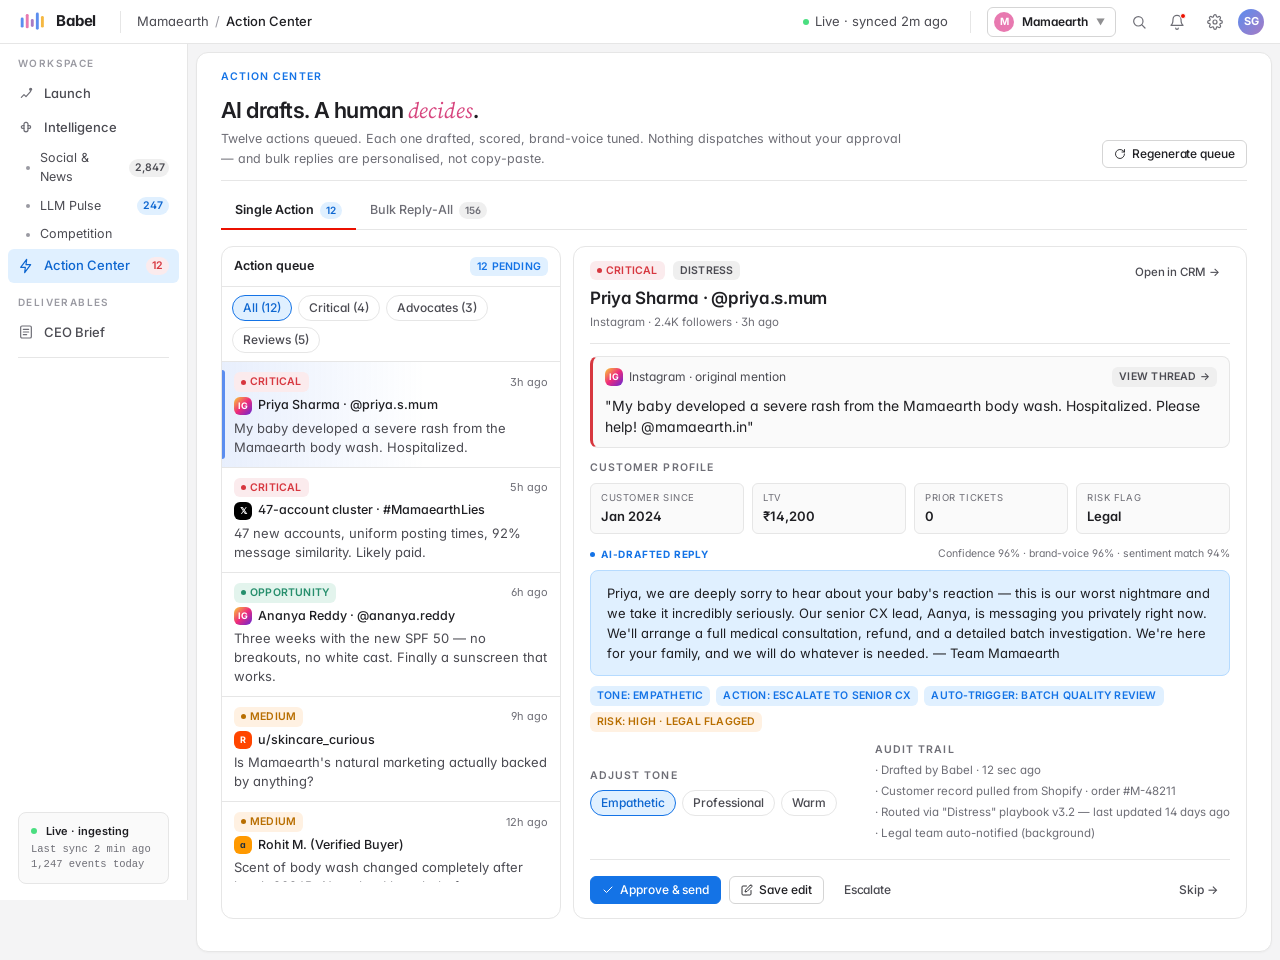
==== docs/actions.html @ f16f8e7c "Initial" ====
<!DOCTYPE html>
<html lang="en">
<head>
<meta charset="UTF-8">
<meta name="viewport" content="width=device-width, initial-scale=1.0">
<title>Babel — Action Center</title>
<link rel="stylesheet" href="styles.css">
<style>
  /* ===== Single Action — split layout ===== */
  .action-split {
    display: grid;
    grid-template-columns: 340px 1fr;
    gap: 12px;
    min-height: 560px;
  }
  /* Left queue */
  .queue {
    background: var(--surface);
    border: 1px solid var(--line);
    border-radius: var(--r-lg);
    overflow: hidden;
    display: flex;
    flex-direction: column;
  }
  .queue-head {
    padding: 10px 12px;
    border-bottom: 1px solid var(--line);
    display: flex;
    justify-content: space-between;
    align-items: center;
  }
  .queue-title { font-size: 12.5px; font-weight: 600; }
  .queue-filter {
    padding: 8px 10px;
    display: flex;
    gap: 6px;
    flex-wrap: wrap;
    border-bottom: 1px solid var(--line);
  }
  .queue-list { flex: 1; overflow-y: auto; max-height: 520px; }
  .q-item {
    padding: 10px 12px;
    border-bottom: 1px solid var(--line);
    cursor: pointer;
    transition: background var(--dur) var(--ease);
    position: relative;
    display: flex;
    flex-direction: column;
    gap: 4px;
  }
  .q-item:hover { background: var(--neutral-soft); }
  .q-item.selected {
    background: linear-gradient(90deg, rgba(91,141,239,0.14), transparent 60%);
  }
  .q-item.selected::before {
    content: '';
    position: absolute;
    left: 0; top: 8px; bottom: 8px;
    width: 3px;
    background: var(--bar-blue);
    border-radius: 0 3px 3px 0;
  }
  .q-item.done { opacity: 0.45; }
  .q-item.done::after {
    content: '✓ sent';
    position: absolute;
    right: 12px; top: 14px;
    font-size: 10.5px;
    color: var(--success);
    font-weight: 600;
  }
  .q-item-top { display: flex; justify-content: space-between; align-items: center; gap: 8px; font-size: 11px; color: var(--text-3); }
  .q-item-handle { color: var(--text); font-weight: 500; font-size: 12.5px; display: flex; align-items: center; gap: 6px; }
  .q-item-preview { font-size: 13px; color: var(--text-2); line-height: 1.45; }
  .q-item-foot { display: flex; gap: 6px; align-items: center; font-size: 11px; color: var(--text-3); }

  /* Right detail pane */
  .pane {
    background: var(--surface);
    border: 1px solid var(--line);
    border-radius: var(--r-lg);
    padding: 14px 16px;
  }
  .pane-head {
    display: flex;
    justify-content: space-between;
    align-items: flex-start;
    gap: var(--s-3);
    margin-bottom: var(--s-3);
    padding-bottom: var(--s-3);
    border-bottom: 1px solid var(--line);
  }

  /* Source card */
  .src-card {
    background: var(--bg-1);
    border: 1px solid var(--line);
    border-left: 3px solid var(--text-4);
    border-radius: var(--r-md);
    padding: 10px 12px;
    margin-bottom: 12px;
  }
  .src-card.crit { border-left-color: var(--danger); }
  .src-card.pos  { border-left-color: var(--success); }
  .src-card.attack { border-left-color: var(--bar-pink); }
  .src-card-meta {
    display: flex;
    justify-content: space-between;
    align-items: center;
    font-size: 11px;
    color: var(--text-3);
    margin-bottom: 8px;
  }
  .src-card-body { font-size: 14px; line-height: 1.5; }

  /* Profile chips */
  .profile-grid { display: grid; grid-template-columns: repeat(4, 1fr); gap: 8px; margin-bottom: 12px; }
  .profile-cell {
    background: var(--bg-1);
    border: 1px solid var(--line);
    border-radius: var(--r-sm);
    padding: 7px 10px;
  }
  .profile-cell-label { font-size: 9.5px; color: var(--text-3); text-transform: uppercase; letter-spacing: 0.06em; }
  .profile-cell-val { font-size: 13px; font-weight: 600; margin-top: 1px; }

  /* Tone selector + draft */
  .tone-row { display: flex; gap: 6px; flex-wrap: wrap; margin-top: 6px; }

  /* Confidence bar */
  .conf-row { display: flex; gap: 14px; align-items: center; margin: 12px 0 6px; font-size: 11.5px; color: var(--text-3); }
  .conf-bar { flex: 1; height: 4px; background: var(--neutral-soft); border-radius: 2px; overflow: hidden; max-width: 180px; }
  .conf-bar > div { height: 100%; background: var(--bar-blue); border-radius: 2px; }

  /* Audit */
  .audit { font-size: 11.5px; color: var(--text-3); display: flex; flex-direction: column; gap: 4px; }
  .audit div::before { content: '· '; }

  /* ===== Bulk wizard ===== */
  .bulk-wrap { background: var(--surface); border: 1px solid var(--line); border-radius: var(--r-lg); }

  /* Cohort (step 1) */
  .cohort-grid { display: grid; grid-template-columns: 1fr 1fr; gap: 14px; padding: 14px 16px; }
  .cohort-block { display: flex; flex-direction: column; gap: 6px; }
  .cohort-summary {
    background: linear-gradient(180deg, rgba(232,121,176,0.10), rgba(232,121,176,0.02));
    border: 1px solid rgba(232,121,176,0.32);
    border-radius: var(--r-md);
    padding: 14px 16px;
    display: flex;
    flex-direction: column;
    gap: 6px;
  }
  .cohort-num { font-family: var(--sans); font-weight: 600; font-size: 36px; letter-spacing: -0.03em; color: var(--bar-pink); line-height: 1; }

  /* Bulk preview table (step 2) */
  .bulk-preview-table { font-size: 12.5px; }
  .bulk-preview-table th { font-size: 10.5px; }
  .bulk-row-personal { color: var(--text-2); line-height: 1.5; font-size: 12px; }
  .bulk-row-personal mark { background: var(--accent-soft); color: var(--bar-pink); padding: 0 3px; border-radius: 3px; font-weight: 500; font-style: normal; }
  .bulk-tone-radio { display: flex; gap: 6px; flex-wrap: wrap; }

  /* Safety dashboard (step 3) */
  .safety-grid { display: grid; grid-template-columns: repeat(4, 1fr); gap: 10px; padding: 14px 16px 0; }
  .safety-tile { background: var(--bg-1); border: 1px solid var(--line); border-radius: var(--r-sm); padding: 10px 12px; }
  .safety-check-row { display: flex; align-items: center; gap: 10px; padding: 9px 0; border-bottom: 1px solid var(--line); font-size: 12.5px; }
  .safety-check-row:last-child { border-bottom: none; }
  .safety-tick {
    width: 22px; height: 22px;
    border-radius: var(--r-full);
    background: var(--success-soft);
    color: var(--success);
    display: inline-flex; align-items: center; justify-content: center;
    font-size: 12px; font-weight: 700;
    flex-shrink: 0;
  }
  .safety-tick.warn { background: var(--warning-soft); color: var(--warning); }
  .safety-tick.fail { background: var(--danger-soft); color: var(--danger); }

  /* Schedule (step 4) */
  .schedule-options { display: grid; grid-template-columns: repeat(3, 1fr); gap: 12px; }
  .schedule-opt {
    background: var(--bg-1);
    border: 1px solid var(--line);
    border-radius: var(--r-md);
    padding: 14px 16px;
    cursor: pointer;
    transition: all var(--dur) var(--ease);
  }
  .schedule-opt:hover { border-color: var(--line-2); }
  .schedule-opt.active { border-color: var(--bar-blue); background: linear-gradient(180deg, rgba(91,141,239,0.10), var(--bg-1)); }
  .schedule-opt-title { font-size: 13px; font-weight: 600; margin-bottom: 4px; }
  .schedule-opt-sub { font-size: 11.5px; color: var(--text-3); line-height: 1.45; }

  @media (max-width: 1080px) {
    .action-split { grid-template-columns: 1fr; }
    .cohort-grid, .safety-grid { grid-template-columns: 1fr; }
    .profile-grid { grid-template-columns: 1fr 1fr; }
  }
</style>
</head>
<body>

<div id="main-content"><main class="page">

  <!-- ===== HEADER ===== -->
  <header class="page-head">
    <div class="page-head-left">
      <div class="eyebrow eyebrow-accent">Action Center</div>
      <h1 class="h1 mt-2">AI drafts. A human <em>decides</em>.</h1>
      <p class="lead mt-3">Twelve actions queued. Each one drafted, scored, brand-voice tuned. Nothing dispatches without your approval — and bulk replies are personalised, not copy-paste.</p>
    </div>
    <div class="page-head-right">
      <button class="btn btn-secondary">
        <svg width="14" height="14" viewBox="0 0 24 24" fill="none" stroke="currentColor" stroke-width="1.8" stroke-linecap="round" stroke-linejoin="round"><path d="M21 12a9 9 0 1 1-3-6.7L21 8"/><path d="M21 3v5h-5"/></svg>
        Regenerate queue
      </button>
    </div>
  </header>

  <!-- ===== TABS ===== -->
  <div class="tabs-lg" data-tabs="action">
    <button class="tab active" data-tab="single">Single Action <span class="tab-count">12</span></button>
    <button class="tab" data-tab="bulk">Bulk Reply-All <span class="tab-count">156</span></button>
  </div>

  <!-- ====================================================================
       TAB 1 — SINGLE ACTION
       ==================================================================== -->
  <section class="tab-panel active" data-tab-group="action" data-tab-panel="single">

    <div class="action-split">

      <!-- Queue -->
      <aside class="queue">
        <div class="queue-head">
          <span class="queue-title">Action queue</span>
          <span class="badge badge-info">12 pending</span>
        </div>
        <div class="queue-filter">
          <span class="chip active">All (12)</span>
          <span class="chip">Critical (4)</span>
          <span class="chip">Advocates (3)</span>
          <span class="chip">Reviews (5)</span>
        </div>
        <div class="queue-list" id="queue-list"><!-- injected by JS --></div>
      </aside>

      <!-- Detail -->
      <section class="pane" id="action-pane"><!-- injected by JS --></section>
    </div>
  </section>

  <!-- ====================================================================
       TAB 2 — BULK REPLY-ALL  (the new capability)
       ==================================================================== -->
  <section class="tab-panel" data-tab-group="action" data-tab-panel="bulk">

    <!-- Stepper -->
    <div class="stepper" id="bulk-stepper">
      <div class="step active" data-step="1">
        <span class="step-num">1</span><span>Define cohort</span>
      </div>
      <div class="step-connector"></div>
      <div class="step" data-step="2">
        <span class="step-num">2</span><span>AI personalisation</span>
      </div>
      <div class="step-connector"></div>
      <div class="step" data-step="3">
        <span class="step-num">3</span><span>Safety review</span>
      </div>
      <div class="step-connector"></div>
      <div class="step" data-step="4">
        <span class="step-num">4</span><span>Schedule &amp; dispatch</span>
      </div>
    </div>

    <div class="bulk-wrap">

      <!-- ============ STEP 1 — Define cohort ============ -->
      <div class="wizard-panel" id="bulk-step-1">
        <div class="cohort-grid">
          <!-- Left: filters -->
          <div>
            <div class="card-eyebrow mb-3">Build the cohort</div>
            <p class="text-sm muted mb-4" style="line-height: 1.55;">
              Babel will reach out to every customer matching these filters. Each reply is individually personalised by AI — not a copy-paste blast.
            </p>

            <div class="cohort-block">
              <label class="field-label">Theme</label>
              <div class="flex gap-2 flex-wrap">
                <span class="chip active">Delivery delay</span>
                <span class="chip">Product damaged</span>
                <span class="chip">Refund request</span>
                <span class="chip">Wrong item</span>
              </div>
            </div>

            <div class="cohort-block mt-4">
              <label class="field-label">Source channel</label>
              <div class="flex gap-2 flex-wrap">
                <span class="chip active">Instagram DM</span>
                <span class="chip active">Twitter mention</span>
                <span class="chip">Email tickets</span>
                <span class="chip">Amazon Q&amp;A</span>
              </div>
            </div>

            <div class="cohort-block mt-4">
              <label class="field-label">Sentiment</label>
              <div class="flex gap-2 flex-wrap">
                <span class="chip">Positive</span>
                <span class="chip">Neutral</span>
                <span class="chip active">Negative</span>
              </div>
            </div>

            <div class="cohort-block mt-4">
              <label class="field-label">Geography</label>
              <div class="flex gap-2 flex-wrap">
                <span class="chip">Pan-India</span>
                <span class="chip active">Tier 2 cities</span>
                <span class="chip">Metros only</span>
              </div>
            </div>

            <div class="cohort-block mt-4">
              <label class="field-label">Time window</label>
              <select class="select" style="width: 220px;">
                <option>Last 7 days</option>
                <option>Last 14 days</option>
                <option>Last 30 days</option>
              </select>
            </div>
          </div>

          <!-- Right: cohort summary -->
          <div>
            <div class="cohort-summary">
              <div class="card-eyebrow text-accent">Matched cohort</div>
              <div class="cohort-num">156</div>
              <div class="text-sm muted">customers across <strong class="text-accent">4 Tier-2 cities</strong></div>
              <div class="bars-h mt-4">
                <div class="bars-h-row" style="grid-template-columns: 110px 1fr 40px;">
                  <div class="bars-h-label">Bhubaneswar</div>
                  <div class="bars-h-track"><div class="bars-h-fill pink" style="width:32%"></div></div>
                  <div class="bars-h-value">50</div>
                </div>
                <div class="bars-h-row" style="grid-template-columns: 110px 1fr 40px;">
                  <div class="bars-h-label">Patna</div>
                  <div class="bars-h-track"><div class="bars-h-fill pink" style="width:26%"></div></div>
                  <div class="bars-h-value">41</div>
                </div>
                <div class="bars-h-row" style="grid-template-columns: 110px 1fr 40px;">
                  <div class="bars-h-label">Indore</div>
                  <div class="bars-h-track"><div class="bars-h-fill pink" style="width:22%"></div></div>
                  <div class="bars-h-value">34</div>
                </div>
                <div class="bars-h-row" style="grid-template-columns: 110px 1fr 40px;">
                  <div class="bars-h-label">Kanpur</div>
                  <div class="bars-h-track"><div class="bars-h-fill pink" style="width:20%"></div></div>
                  <div class="bars-h-value">31</div>
                </div>
              </div>
              <div class="text-xs muted mt-3" style="padding-top: 14px; border-top: 1px solid rgba(232,121,176,0.20);">
                Average wait: <strong class="text-accent">4.2 days</strong> · highest urgency: <strong class="text-accent">6 days</strong> · estimated lost CLV if no action: <strong class="text-accent">₹3.8L</strong>
              </div>
            </div>

            <div class="card mt-4">
              <div class="card-eyebrow mb-2">What Babel will do for each customer</div>
              <ul class="text-sm" style="color: var(--text-2); line-height: 1.7; padding-left: 18px;">
                <li>Read their original message + order history</li>
                <li>Pull live tracking from Shiprocket via API</li>
                <li>Personalise tone to their tier &amp; sentiment</li>
                <li>Attach an apology credit (₹100–₹250 by CLV)</li>
                <li>Log to CX audit trail with reviewer name</li>
              </ul>
            </div>
          </div>
        </div>

        <div class="flex-end" style="padding: 10px 16px; border-top: 1px solid var(--line); background: var(--bg-1); border-radius: 0 0 var(--r-lg) var(--r-lg);">
          <button class="btn btn-ghost">Save as preset</button>
          <button class="btn btn-primary" onclick="goStep(2)">
            Generate 156 personalised drafts
            <svg width="14" height="14" viewBox="0 0 24 24" fill="none" stroke="currentColor" stroke-width="2" stroke-linecap="round" stroke-linejoin="round"><path d="M5 12h14M13 5l7 7-7 7"/></svg>
          </button>
        </div>
      </div>

      <!-- ============ STEP 2 — Personalisation preview ============ -->
      <div class="wizard-panel" id="bulk-step-2" style="display: none;">
        <div style="padding: 14px 16px;">
          <div class="flex-between mb-4">
            <div>
              <div class="card-eyebrow mb-1">AI personalisation preview</div>
              <h3 class="h2">156 drafts ready — each one different.</h3>
              <p class="text-sm muted mt-2" style="max-width: 640px; line-height: 1.55;">
                Below is a sample of the 156 personalised replies. Each is tuned to that specific customer's message, city, order, and prior interactions. Hover any row to see the original DM.
              </p>
            </div>
            <div class="flex gap-2">
              <span class="badge badge-success">Brand-voice match · 94% avg</span>
              <span class="badge badge-info">Sentiment match · 91%</span>
            </div>
          </div>

          <!-- Tone controls -->
          <div class="card card-tight mb-4" style="display: flex; align-items: center; gap: 18px; padding: 12px 16px;">
            <span class="text-sm muted">Global tone shift:</span>
            <div class="bulk-tone-radio">
              <span class="chip">More formal</span>
              <span class="chip active">Apologetic + warm</span>
              <span class="chip">Solution-first</span>
              <span class="chip">Witty</span>
            </div>
            <div style="flex:1"></div>
            <button class="btn btn-ghost btn-sm">Regenerate all</button>
          </div>

          <!-- Preview table -->
          <div class="card card-tight" style="padding: 0; overflow: hidden;">
            <table class="table bulk-preview-table">
              <thead>
                <tr>
                  <th style="width: 32px;"><input type="checkbox" checked></th>
                  <th>Customer</th>
                  <th>City</th>
                  <th>Their message</th>
                  <th>Babel's personalised reply</th>
                  <th style="width: 80px;">Score</th>
                </tr>
              </thead>
              <tbody id="bulk-preview-rows"><!-- injected --></tbody>
            </table>
          </div>

          <div class="flex-between mt-3 text-sm muted">
            <span>Showing 6 of 156 · all 156 are draft-ready</span>
            <a href="#" class="text-info">Load all 156 →</a>
          </div>
        </div>

        <div class="flex-between" style="padding: 10px 16px; border-top: 1px solid var(--line); background: var(--bg-1); border-radius: 0 0 var(--r-lg) var(--r-lg);">
          <button class="btn btn-ghost" onclick="goStep(1)">← Back to cohort</button>
          <button class="btn btn-primary" onclick="goStep(3)">
            Continue to safety review
            <svg width="14" height="14" viewBox="0 0 24 24" fill="none" stroke="currentColor" stroke-width="2" stroke-linecap="round" stroke-linejoin="round"><path d="M5 12h14M13 5l7 7-7 7"/></svg>
          </button>
        </div>
      </div>

      <!-- ============ STEP 3 — Safety review ============ -->
      <div class="wizard-panel" id="bulk-step-3" style="display: none;">
        <div style="padding: 14px 16px;">
          <div class="flex-between mb-4">
            <div>
              <div class="card-eyebrow mb-1">Pre-flight safety</div>
              <h3 class="h2">Before 156 messages go out, Babel runs the guardrails.</h3>
              <p class="text-sm muted mt-2" style="max-width: 640px; line-height: 1.55;">
                Every bulk send goes through hallucination check, PII scrub, tone consistency, brand-voice match, and a similarity floor (≥80% means they're actually personalised, not templated).
              </p>
            </div>
          </div>
        </div>

        <div class="safety-grid">
          <div class="safety-tile">
            <div class="card-eyebrow mb-1">Personalisation diversity</div>
            <div class="display" style="font-size: 36px;">86<span class="muted" style="font-size: 16px;">%</span></div>
            <div class="text-xs muted mt-1">drafts differ from each other (target ≥80%)</div>
          </div>
          <div class="safety-tile">
            <div class="card-eyebrow mb-1">Avg brand-voice match</div>
            <div class="display" style="font-size: 36px;">94<span class="muted" style="font-size: 16px;">%</span></div>
            <div class="text-xs muted mt-1">vs Mamaearth's published brand book</div>
          </div>
          <div class="safety-tile">
            <div class="card-eyebrow mb-1">Hallucination risk</div>
            <div class="display" style="font-size: 36px; color: var(--success);">0</div>
            <div class="text-xs muted mt-1">no fabricated orders / dates / SKUs</div>
          </div>
          <div class="safety-tile">
            <div class="card-eyebrow mb-1">Need human review</div>
            <div class="display" style="font-size: 36px; color: var(--warning);">3</div>
            <div class="text-xs muted mt-1">flagged for sentiment edge cases</div>
          </div>
        </div>

        <div style="padding: 14px 16px;">
          <div class="card card-padded">
            <div class="card-eyebrow mb-3">Guardrail checks · 8 of 8 passing</div>

            <div class="safety-check-row">
              <span class="safety-tick">✓</span>
              <div style="flex:1">
                <strong>PII scrub</strong> — no personal info shared in replies beyond what the customer disclosed
                <div class="text-xs muted">scanned 156 drafts · no leakage</div>
              </div>
              <span class="badge badge-success">Pass</span>
            </div>
            <div class="safety-check-row">
              <span class="safety-tick">✓</span>
              <div style="flex:1">
                <strong>Tone consistency</strong> — apologetic + warm across all 156
                <div class="text-xs muted">σ = 0.08 (very tight); brand-book aligned</div>
              </div>
              <span class="badge badge-success">Pass</span>
            </div>
            <div class="safety-check-row">
              <span class="safety-tick">✓</span>
              <div style="flex:1">
                <strong>Promise consistency</strong> — every draft offers the same ₹150 credit + 24h tracking
                <div class="text-xs muted">100% adherence to the playbook</div>
              </div>
              <span class="badge badge-success">Pass</span>
            </div>
            <div class="safety-check-row">
              <span class="safety-tick warn">!</span>
              <div style="flex:1">
                <strong>3 edge cases queued for human review</strong>
                <div class="text-xs muted">2 customers already responded angrily to prior comms · 1 ongoing legal flag (Priya S., baby rash)</div>
              </div>
              <button class="btn btn-secondary btn-sm">Review the 3</button>
            </div>
            <div class="safety-check-row">
              <span class="safety-tick">✓</span>
              <div style="flex:1">
                <strong>Rate-limit safe</strong> — at 30 msg/min, dispatch will take 6 minutes
                <div class="text-xs muted">below Instagram, X, and Email API limits</div>
              </div>
              <span class="badge badge-success">Pass</span>
            </div>
            <div class="safety-check-row">
              <span class="safety-tick">✓</span>
              <div style="flex:1">
                <strong>Audit trail attached</strong> — every reply will log: reviewer name, draft hash, time, and the prompt that produced it
                <div class="text-xs muted">retrievable for 90 days · SOC2 compatible</div>
              </div>
              <span class="badge badge-success">Pass</span>
            </div>
          </div>
        </div>

        <div class="flex-between" style="padding: 10px 16px; border-top: 1px solid var(--line); background: var(--bg-1); border-radius: 0 0 var(--r-lg) var(--r-lg);">
          <button class="btn btn-ghost" onclick="goStep(2)">← Back to drafts</button>
          <button class="btn btn-primary" onclick="goStep(4)">
            Looks good — schedule dispatch
            <svg width="14" height="14" viewBox="0 0 24 24" fill="none" stroke="currentColor" stroke-width="2" stroke-linecap="round" stroke-linejoin="round"><path d="M5 12h14M13 5l7 7-7 7"/></svg>
          </button>
        </div>
      </div>

      <!-- ============ STEP 4 — Schedule + dispatch ============ -->
      <div class="wizard-panel" id="bulk-step-4" style="display: none;">
        <div style="padding: 14px 16px;">
          <div class="flex-between mb-4">
            <div>
              <div class="card-eyebrow mb-1">Schedule &amp; dispatch</div>
              <h3 class="h2">When and how to send the 153 approved replies.</h3>
              <p class="text-sm muted mt-2">3 held for human review · 153 ready to dispatch.</p>
            </div>
          </div>

          <div class="card card-padded mb-4">
            <div class="card-eyebrow mb-3">Pick a dispatch window</div>
            <div class="schedule-options">
              <div class="schedule-opt" onclick="pickSched(this)">
                <div class="schedule-opt-title">Send immediately</div>
                <div class="schedule-opt-sub">Begins now, finishes in ~6 min</div>
              </div>
              <div class="schedule-opt active" onclick="pickSched(this)">
                <div class="schedule-opt-title">Today, 11:00 AM IST</div>
                <div class="schedule-opt-sub">Recommended · highest reply-rate window for D2C in India</div>
              </div>
              <div class="schedule-opt" onclick="pickSched(this)">
                <div class="schedule-opt-title">Custom schedule</div>
                <div class="schedule-opt-sub">Stagger by city to feel human</div>
              </div>
            </div>
          </div>

          <div class="card card-padded mb-4">
            <div class="card-eyebrow mb-3">Final summary · who you are about to message</div>
            <div class="grid grid-4">
              <div>
                <div class="stat-label">Approved drafts</div>
                <div class="display" style="font-size: 32px;">153</div>
              </div>
              <div>
                <div class="stat-label">Held for review</div>
                <div class="display" style="font-size: 32px; color: var(--warning);">3</div>
              </div>
              <div>
                <div class="stat-label">Cost (apology credits)</div>
                <div class="display" style="font-size: 32px;">₹22,950</div>
              </div>
              <div>
                <div class="stat-label">Projected CLV saved</div>
                <div class="display" style="font-size: 32px; color: var(--success);">₹3.8L</div>
              </div>
            </div>
          </div>

          <div class="card-info card" style="padding: var(--s-4) var(--s-5); display: flex; gap: 14px; align-items: center;">
            <svg width="22" height="22" viewBox="0 0 24 24" fill="none" stroke="currentColor" stroke-width="1.8" stroke-linecap="round" stroke-linejoin="round" style="color: var(--bar-blue); flex-shrink: 0;"><circle cx="12" cy="12" r="9"/><path d="M12 7v6"/><circle cx="12" cy="16.5" r="0.8" fill="currentColor"/></svg>
            <div class="text-sm" style="line-height: 1.55;">
              <strong>You are the reviewer of record.</strong> All 153 messages will be logged with your user ID and the AI prompt hash. You can revoke any reply within 60 seconds of dispatch.
            </div>
          </div>
        </div>

        <div class="flex-between" style="padding: 10px 16px; border-top: 1px solid var(--line); background: var(--bg-1); border-radius: 0 0 var(--r-lg) var(--r-lg);">
          <button class="btn btn-ghost" onclick="goStep(3)">← Back to safety review</button>
          <div class="flex gap-2">
            <button class="btn btn-secondary">Save as draft</button>
            <button class="btn btn-accent btn-lg" onclick="dispatchBulk()">
              <svg width="14" height="14" viewBox="0 0 24 24" fill="none" stroke="currentColor" stroke-width="2" stroke-linecap="round" stroke-linejoin="round"><path d="M22 2L11 13"/><path d="M22 2l-7 20-4-9-9-4 20-7z"/></svg>
              Schedule 153 personalised replies
            </button>
          </div>
        </div>
      </div>
    </div>
  </section>

</main></div>

<script src="app.js"></script>
<script>
  renderShell('actions');

  /* ====================================================================
     SINGLE ACTION — queue + detail
     ==================================================================== */
  const QUEUE = [
    {
      id: 'priya', priority: 'critical', kind: 'distress',
      src: 'ig', srcClass: 'src-icon-ig',
      handle: 'Priya Sharma · @priya.s.mum', subhandle: 'Instagram · 2.4K followers',
      time: '3h ago', preview: 'My baby developed a severe rash from the Mamaearth body wash. Hospitalized.',
      body: '"My baby developed a severe rash from the Mamaearth body wash. Hospitalized. Please help! @mamaearth.in"',
      profile: { 'Customer since': 'Jan 2024', 'LTV': '₹14,200', 'Prior tickets': '0', 'Risk flag': 'Legal' },
      tone: 'empathetic',
      drafts: {
        empathetic: 'Priya, we are deeply sorry to hear about your baby\'s reaction — this is our worst nightmare and we take it incredibly seriously. Our senior CX lead, Aanya, is messaging you privately right now. We\'ll arrange a full medical consultation, refund, and a detailed batch investigation. We\'re here for your family, and we will do whatever is needed. — Team Mamaearth',
        professional: 'Dear Priya, we have escalated your concern to our senior customer care team. Aanya will reach out via DM within the hour to arrange a medical review and a complete batch investigation. A full refund has been initiated. We take product safety with utmost seriousness. — Team Mamaearth',
        warm: 'Priya, we are heartbroken reading this. Your baby\'s safety comes first — full stop. Aanya from our senior team is reaching out right now to help with the medical follow-up, refund, and a deep batch check. Please hold on; we are with you. — Team Mamaearth'
      },
      tags: [
        { label: 'Tone: empathetic', kind: 'info' },
        { label: 'Action: escalate to senior CX', kind: 'info' },
        { label: 'Auto-trigger: batch quality review', kind: 'info' },
        { label: 'Risk: high · legal flagged', kind: 'warning' }
      ],
      confidence: 96, voice: 96, sentMatch: 94, risk: 'high',
      audit: [
        'Drafted by Babel · 12 sec ago',
        'Customer record pulled from Shopify · order #M-48211',
        'Routed via "Distress" playbook v3.2 — last updated 14 days ago',
        'Legal team auto-notified (background)'
      ]
    },
    {
      id: 'attack', priority: 'critical', kind: 'attack',
      src: 'x', srcClass: 'src-icon-x',
      handle: '47-account cluster · #MamaearthLies', subhandle: 'X / Twitter · coordinated pattern',
      time: '5h ago', preview: '47 new accounts, uniform posting times, 92% message similarity. Likely paid.',
      body: '"Mamaearth lies about being natural. Read the ingredients yourself. #MamaearthLies"',
      profile: { 'Accounts': '47', 'All created': '<30 days', 'Similarity': '92%', 'Est. reach': '180K' },
      tone: 'professional',
      drafts: {
        professional: 'Recommended response (3-step play):\n\n1. Do NOT engage individually — responses feed the bots. Mark all 47 accounts for platform reporting.\n\n2. Publish a transparency post on official channels: ingredient sourcing video + lab cert. Draft attached.\n\n3. Brief 5 micro-influencer advocates (Ananya Reddy +4) to share authentic content about Mamaearth ingredients this week. Increases positive signal vs. negative.\n\nOptional: legal review for coordinated brand attack pattern.',
        empathetic: 'Recommended response (community-care first):\n\n1. Acknowledge customer concern at the category level — publish a "we hear you on natural claims" post.\n\n2. Don\'t name attackers; talk to the legitimately worried.\n\n3. Brief 5 advocate creators to share their own ingredient stories.\n\nLegal review of the attack pattern in parallel.',
        warm: 'Three-step recommendation:\n\n1. Stay calm, don\'t feed bots — flag the cluster for platform review.\n\n2. Share warmth + transparency — "here\'s how we source, here\'s our lab" — film today.\n\n3. Activate 5 trusted advocate creators to lead the conversation.\n\nLegal team to review the cluster in parallel.'
      },
      tags: [
        { label: 'Type: orchestrated response', kind: 'info' },
        { label: 'Channels: official + influencer', kind: 'info' },
        { label: 'Risk: medium · do not engage trolls', kind: 'warning' }
      ],
      confidence: 78, voice: 92, sentMatch: 88, risk: 'med',
      audit: [
        'Pattern detected by Babel cluster analysis · 1h ago',
        'PR team auto-notified',
        'Routed via "Coordinated attack" playbook v2.1',
        'Legal team flagged in background'
      ]
    },
    {
      id: 'ananya', priority: 'opportunity', kind: 'advocate',
      src: 'ig', srcClass: 'src-icon-ig',
      handle: 'Ananya Reddy · @ananya.reddy', subhandle: 'Instagram · 47K followers · Beauty creator',
      time: '6h ago', preview: 'Three weeks with the new SPF 50 — no breakouts, no white cast. Finally a sunscreen that works.',
      body: '"Three weeks with Mamaearth\'s new SPF 50 — no breakouts, no white cast. Finally a sunscreen that works for Indian skin. ❤️"',
      profile: { 'Followers': '47K', 'Engagement': '4.8%', 'Reach (avg)': '128K', 'Prior partnership': 'No' },
      tone: 'warm',
      drafts: {
        warm: 'Ananya, this means the world ❤️ Indian skin deserves products that actually understand it — and we built the SPF 50 with that as the brief. Thank you for trusting it. DMing you about an upcoming collaboration we\'d love your honest take on. — Team Mamaearth',
        empathetic: 'Ananya, thank you so much for sharing your experience. The Indian-skin angle is exactly the brief — we obsessed over the no-white-cast formula for two years. We\'d love your honest perspective on what\'s coming next. DM incoming. — Team Mamaearth',
        professional: 'Hi Ananya, thank you for your detailed review of the SPF 50. We designed this product specifically for Indian skin types and your feedback validates the work. Our partnerships team will reach out via DM. — Team Mamaearth'
      },
      tags: [
        { label: 'Tone: warm + opportunity', kind: 'info' },
        { label: 'Follow-up: influencer DM', kind: 'info' },
        { label: 'Pattern: 11 similar creators', kind: 'info' }
      ],
      confidence: 98, voice: 98, sentMatch: 96, risk: 'low',
      audit: [
        'Drafted by Babel · 22 sec ago',
        'Cross-referenced with 11 similar high-engagement creators in last 72h',
        'Routed via "Advocate amplification" playbook v4.0'
      ]
    },
    {
      id: 'reddit', priority: 'medium', kind: 'question',
      src: 'reddit', srcClass: 'src-icon-reddit',
      handle: 'u/skincare_curious', subhandle: 'r/IndianSkincare · 23 upvotes',
      time: '9h ago', preview: 'Is Mamaearth\'s natural marketing actually backed by anything?',
      body: '"Is Mamaearth\'s \'natural\' marketing actually backed by anything? Looking for honest reviews from this sub."',
      profile: { 'Subreddit': 'r/IndianSkincare', 'Comments': '14', 'Tone': 'Curious, not hostile', 'Reach (est)': '12K' },
      tone: 'professional',
      drafts: {
        professional: 'Hi! Mamaearth Team here — happy to share specifics. Our "natural" claim is regulated by the BIS and our ingredient % disclosures are on every product page (e.g. the Onion Hair Oil is 89% naturally-derived; we publish the exact breakdown). We also publish third-party lab certs at mamaearth.in/transparency. Genuinely open to any specific concerns — happy to answer here or DM. — Mamaearth Team',
        warm: 'Hey u/skincare_curious — fair question, and one we get a lot. Short version: our "natural-derived %" is on every product page, we publish lab certs at mamaearth.in/transparency, and we\'re BIS-audited. Long version: ask us anything in this thread — we\'ll answer honestly, including the things we still want to do better.',
        empathetic: 'Hey, completely fair question and we appreciate you asking publicly. We publish the natural-derived % per product on every PDP, and our third-party lab certs are live at mamaearth.in/transparency. We know "natural" can feel like marketing speak — we\'re trying to be specific about what we mean. Open to any deeper question, here or DM. — Mamaearth'
      },
      tags: [
        { label: 'Tone: transparent', kind: 'info' },
        { label: 'Channel: public reply', kind: 'info' },
        { label: 'Compliance: BIS reference safe', kind: 'info' }
      ],
      confidence: 89, voice: 92, sentMatch: 90, risk: 'low',
      audit: [
        'Drafted by Babel · 1 min ago',
        'Reddit voice profile applied (different from IG/X)',
        'Compliance team auto-checked claim language'
      ]
    },
    {
      id: 'amazon', priority: 'medium', kind: 'review',
      src: 'amazon', srcClass: 'src-icon-amazon',
      handle: 'Rohit M. (Verified Buyer)', subhandle: 'Amazon · 1-star · Body wash',
      time: '12h ago', preview: 'Scent of body wash changed completely after batch 2024B. Not what I bought before.',
      body: '"Scent of body wash changed completely after batch 2024B. Not what I bought before. Disappointed."',
      profile: { 'Customer since': 'Aug 2023', 'LTV': '₹4,800', 'Repeat purchases': '7', 'Prior reviews': '4 (avg 4.5★)' },
      tone: 'empathetic',
      drafts: {
        empathetic: 'Rohit, thank you for flagging this — and we\'re sorry the change disappointed you. You\'re right that batch 2024B did update the scent profile (slightly less rose, more shea); the formulation change was based on consumer testing. We\'d love to send you the original-batch stock from our warehouse + a full refund on this order. Please DM us your order # and we\'ll arrange it. — Team Mamaearth',
        professional: 'Hi Rohit, thank you for your review. Batch 2024B did include a minor scent reformulation. We\'d like to refund this purchase and ship you original-batch product from reserve inventory. Please reply with your order number. — Team Mamaearth',
        warm: 'Rohit — thank you for being a long-time customer (7 repeats, we noticed!), and we\'re sorry the new batch threw you off. Yes, 2024B has a slightly tweaked scent. Will you let us send you original-batch stock + a refund on this one? DM us your order #. — Team Mamaearth'
      },
      tags: [
        { label: 'Tone: empathetic', kind: 'info' },
        { label: 'Offer: refund + original-batch swap', kind: 'info' },
        { label: 'Repeat buyer · retention critical', kind: 'warning' }
      ],
      confidence: 93, voice: 95, sentMatch: 92, risk: 'low',
      audit: [
        'Drafted by Babel · 4 min ago',
        'Inventory check: 18 units original-batch available in warehouse',
        'Refund flow pre-authorised'
      ]
    },
    {
      id: 'yt', priority: 'low', kind: 'review',
      src: 'yt', srcClass: 'src-icon-yt',
      handle: 'BeautyBindas', subhandle: 'YouTube · 28K subs · mid-review video',
      time: '1d ago', preview: 'Reviewing the SPF 50 — wants clarification on the niacinamide %.',
      body: '"Review video posted — overall positive but flagged uncertainty on niacinamide percentage. Asked viewers to comment."',
      profile: { 'Subs': '28K', 'Engagement': '3.1%', 'Tone': 'Thoughtful', 'Prior content': '2 Mamaearth videos' },
      tone: 'professional',
      drafts: {
        professional: 'Hi BeautyBindas — thanks for the thoughtful review. To clarify: the SPF 50 contains 4% niacinamide (listed on the carton + PDP). Happy to send our lab sheet if useful for your viewers. — Mamaearth Team',
        warm: 'Hey BeautyBindas — appreciate the careful review! On the niacinamide question: it\'s 4% (carton + PDP confirm). We can send a lab sheet for your viewers if helpful. Keep the honest reviews coming. — Mamaearth',
        empathetic: 'Hi BeautyBindas — thank you for taking the time on this. Niacinamide is at 4% in the SPF 50; we should have made that clearer in the marketing. We\'ll send the lab sheet — feel free to share it with your community. — Mamaearth Team'
      },
      tags: [
        { label: 'Tone: helpful + transparent', kind: 'info' },
        { label: 'Provide: lab sheet attachment', kind: 'info' }
      ],
      confidence: 91, voice: 94, sentMatch: 92, risk: 'low',
      audit: ['Drafted by Babel · 8 min ago']
    },
  ];

  let selectedId = QUEUE[0].id;
  let currentTone = QUEUE[0].tone;
  const done = new Set();

  // Source labels for short display
  const SRC_LABELS = { ig: 'Instagram', x: 'X', reddit: 'Reddit', yt: 'YouTube', amazon: 'Amazon', news: 'News' };

  function priorityBadge(p) {
    if (p === 'critical')    return '<span class="badge badge-danger badge-dot">Critical</span>';
    if (p === 'opportunity') return '<span class="badge badge-success badge-dot">Opportunity</span>';
    if (p === 'medium')      return '<span class="badge badge-warning badge-dot">Medium</span>';
    return '<span class="badge badge-soft badge-dot">Low</span>';
  }

  function renderQueue() {
    const list = document.getElementById('queue-list');
    list.innerHTML = QUEUE.map(item => `
      <div class="q-item ${selectedId === item.id ? 'selected' : ''} ${done.has(item.id) ? 'done' : ''}" onclick="selectAction('${item.id}')">
        <div class="q-item-top">
          ${priorityBadge(item.priority)}
          <span>${item.time}</span>
        </div>
        <div class="q-item-handle">
          <span class="src-icon ${item.srcClass}" style="width:18px;height:18px;font-size:9px;">${item.src === 'x' ? '𝕏' : item.src === 'ig' ? 'IG' : item.src === 'reddit' ? 'R' : item.src === 'yt' ? '▶' : item.src === 'amazon' ? 'a' : 'N'}</span>
          ${item.handle}
        </div>
        <div class="q-item-preview">${item.preview}</div>
      </div>
    `).join('');
  }

  function renderPane() {
    const item = QUEUE.find(q => q.id === selectedId);
    if (!item) return;
    const pane = document.getElementById('action-pane');
    const isDone = done.has(item.id);

    const tagsHtml = item.tags.map(t => `<span class="badge badge-${t.kind}">${t.label}</span>`).join('');
    const profileHtml = Object.entries(item.profile).map(([k, v]) =>
      `<div class="profile-cell"><div class="profile-cell-label">${k}</div><div class="profile-cell-val">${v}</div></div>`
    ).join('');
    const draft = item.drafts[currentTone] || Object.values(item.drafts)[0];

    pane.innerHTML = `
      <div class="pane-head">
        <div>
          <div class="flex gap-2 mb-2">${priorityBadge(item.priority)}<span class="badge badge-soft">${item.kind}</span></div>
          <div class="h2">${item.handle}</div>
          <div class="text-sm muted mt-1">${item.subhandle} · ${item.time}</div>
        </div>
        ${isDone
          ? '<span class="ai-stamp text-pos">✓ Dispatched</span>'
          : '<button class="btn btn-ghost btn-sm">Open in CRM →</button>'
        }
      </div>

      <!-- Original mention -->
      <div class="src-card ${item.kind === 'distress' ? 'crit' : item.kind === 'attack' ? 'attack' : item.kind === 'advocate' ? 'pos' : ''}">
        <div class="src-card-meta">
          <span><span class="src"><span class="src-icon ${item.srcClass}">${item.src === 'x' ? '𝕏' : item.src === 'ig' ? 'IG' : item.src === 'reddit' ? 'R' : item.src === 'yt' ? '▶' : item.src === 'amazon' ? 'a' : 'N'}</span> ${SRC_LABELS[item.src]} · original mention</span></span>
          <span class="badge badge-soft">View thread →</span>
        </div>
        <div class="src-card-body">${item.body}</div>
      </div>

      <!-- Profile -->
      <div class="card-eyebrow mb-2">Customer profile</div>
      <div class="profile-grid">${profileHtml}</div>

      <!-- AI draft -->
      <div class="flex-between mt-3 mb-2">
        <span class="ai-stamp">AI-drafted reply</span>
        <span class="text-xs muted">Confidence ${item.confidence}% · brand-voice ${item.voice}% · sentiment match ${item.sentMatch}%</span>
      </div>

      <div class="ai-draft" contenteditable="${!isDone}" id="ai-draft" style="${isDone ? 'opacity: 0.6;' : ''}">${draft.replace(/\n/g, '<br>')}</div>

      <div class="ai-tag-row">${tagsHtml}</div>

      <div class="flex-between" style="margin-top: 6px;">
        <div>
          <div class="card-eyebrow mb-1">Adjust tone</div>
          <div class="tone-row">
            ${Object.keys(item.drafts).map(t => `<span class="chip ${currentTone === t ? 'active' : ''}" onclick="setTone('${t}')">${t.charAt(0).toUpperCase() + t.slice(1)}</span>`).join('')}
          </div>
        </div>
        <div>
          <div class="card-eyebrow mb-1">Audit trail</div>
          <div class="audit">${item.audit.map(a => `<div>${a}</div>`).join('')}</div>
        </div>
      </div>

      <div class="divider"></div>

      ${isDone
        ? `<div class="card card-info" style="padding: 12px 16px; font-size: 13px;">✓ Sent at ${new Date().toTimeString().slice(0,5)} · logged to audit · reviewer: Shubh Garg</div>`
        : `<div class="flex-between">
            <div class="flex gap-2">
              <button class="btn btn-primary" onclick="dispatchSingle()">
                <svg width="14" height="14" viewBox="0 0 24 24" fill="none" stroke="currentColor" stroke-width="2" stroke-linecap="round" stroke-linejoin="round"><path d="M4 12l5 5L20 6"/></svg>
                Approve &amp; send
              </button>
              <button class="btn btn-secondary">
                <svg width="14" height="14" viewBox="0 0 24 24" fill="none" stroke="currentColor" stroke-width="1.8" stroke-linecap="round" stroke-linejoin="round"><path d="M11 4H4a2 2 0 0 0-2 2v14a2 2 0 0 0 2 2h14a2 2 0 0 0 2-2v-7"/><path d="M18.5 2.5a2.12 2.12 0 0 1 3 3L12 15l-4 1 1-4 9.5-9.5z"/></svg>
                Save edit
              </button>
              <button class="btn btn-ghost">Escalate</button>
            </div>
            <button class="btn btn-ghost">Skip →</button>
          </div>`
      }
    `;
  }

  function selectAction(id) { selectedId = id; currentTone = QUEUE.find(q => q.id === id).tone; renderQueue(); renderPane(); }
  function setTone(t) { currentTone = t; renderPane(); }

  function dispatchSingle() {
    const item = QUEUE.find(q => q.id === selectedId);
    done.add(item.id);
    toast(`Reply to ${item.handle.split(' · ')[0]} sent.`, { meta: 'Logged · reviewer: Shubh Garg · audit trail attached' });
    renderQueue();
    renderPane();
    // Auto-advance to next undone item
    const next = QUEUE.find(q => !done.has(q.id));
    if (next) setTimeout(() => selectAction(next.id), 900);
  }

  /* ====================================================================
     BULK REPLY-ALL — wizard
     ==================================================================== */

  // Generate a sample of 6 customers for preview
  const BULK_CUSTOMERS = [
    { name: 'Sneha Behera',  city: 'Bhubaneswar', order: '#M-48871 (Onion Oil + Ubtan)', awb: 'SRT-9281', msg: 'Order placed 6 days ago, no update. Pls help.' },
    { name: 'Rajeev Kumar',  city: 'Patna',       order: '#M-48902 (SPF 50)',            awb: 'SRT-9319', msg: 'Marked delivered but I haven\'t received it!' },
    { name: 'Anjali Verma',  city: 'Indore',      order: '#M-48830 (Body Wash bundle)',  awb: 'SRT-9242', msg: '4 days late and zero communication. Disappointed.' },
    { name: 'Vikram Singh',  city: 'Kanpur',      order: '#M-48947 (Hair Oil twin pack)',awb: 'SRT-9388', msg: 'No tracking update in 5 days. Where is my order?' },
    { name: 'Priyanka Sahu', city: 'Bhubaneswar', order: '#M-48799 (Face Wash 3-pack)',  awb: 'SRT-9211', msg: 'Stuck in transit since Saturday. Need this urgently.' },
    { name: 'Aman Pandey',   city: 'Patna',       order: '#M-48965 (Sunscreen + Lip)',   awb: 'SRT-9402', msg: 'Promised 2-day delivery, it\'s been 5. Refund?' },
  ];

  function highlight(text, customer) {
    // Bold the personalized pieces so the reviewer can see what AI tailored
    return text
      .replace(customer.name.split(' ')[0], '<mark>$&</mark>')
      .replace(customer.awb, '<mark>$&</mark>')
      .replace(customer.order.match(/#M-\d+/)[0], '<mark>$&</mark>');
  }

  function renderBulkPreview() {
    const tbody = document.getElementById('bulk-preview-rows');
    tbody.innerHTML = BULK_CUSTOMERS.map((c, i) => {
      const reply = personalizeReply(c);
      return `
        <tr>
          <td><input type="checkbox" checked></td>
          <td><strong>${c.name}</strong><div class="text-xs muted">${c.order.split(' (')[1].replace(')','')}</div></td>
          <td>${c.city}</td>
          <td class="bulk-row-personal" style="max-width: 240px;">${c.msg}</td>
          <td class="bulk-row-personal">${highlight(reply, c)}</td>
          <td><span class="badge badge-success">${94 + (i % 5)}%</span></td>
        </tr>
      `;
    }).join('');
  }

  function goStep(n) {
    for (let i = 1; i <= 4; i++) {
      const panel = document.getElementById('bulk-step-' + i);
      if (panel) panel.style.display = (i === n) ? 'block' : 'none';
    }
    const stepper = document.getElementById('bulk-stepper');
    stepper.querySelectorAll('.step').forEach(s => {
      const num = parseInt(s.dataset.step, 10);
      s.classList.remove('active', 'done');
      if (num < n) s.classList.add('done');
      if (num === n) s.classList.add('active');
    });
    if (n === 2) renderBulkPreview();
    window.scrollTo({ top: 0, behavior: 'smooth' });
  }

  function pickSched(el) {
    document.querySelectorAll('.schedule-opt').forEach(o => o.classList.remove('active'));
    el.classList.add('active');
  }

  function dispatchBulk() {
    toast('153 personalised replies scheduled for 11:00 AM IST.', {
      meta: '3 held for human review · audit log open · cancel anytime within 60s'
    });
    goStep(1);
  }

  // First paint
  renderQueue();
  renderPane();
</script>
</body>
</html>
---- docs/styles.css ----
/* ==========================================================================
   BABEL V2.1 — Adobe Experience Cloud aesthetic
   Light workspace · dark left rail · Spectrum-blue primary · dense & clean.
   ========================================================================== */

@import url('https://fonts.googleapis.com/css2?family=Inter:wght@400;500;600;700&family=Source+Serif+4:ital,opsz,wght@0,8..60,400;1,8..60,400&display=swap');

/* ====== 1. TOKENS ======================================================== */
:root {
  /* --- Surfaces (light workspace) --- */
  --bg:            #F4F4F5;
  --bg-1:          #FAFAFA;
  --surface:       #FFFFFF;
  --surface-1:     #FFFFFF;
  --surface-2:     #F7F7F8;
  --overlay:       rgba(20, 20, 24, 0.42);

  /* --- Light chrome (Adobe LLM Optimizer style) --- */
  --chrome:        #FFFFFF;
  --chrome-2:      #FAFAFA;
  --chrome-3:      #F0F0F0;
  --chrome-text:   #1F1F23;
  --chrome-text-2: rgba(31,31,35,0.72);
  --chrome-text-3: rgba(31,31,35,0.50);
  --chrome-line:   rgba(31,31,35,0.08);
  --chrome-line-2: rgba(31,31,35,0.14);

  /* --- Adobe brand accent (used for active-tab underline) --- */
  --adobe-red:     #EB1000;

  /* --- Lines & borders (light) --- */
  --line:          #E6E6E6;
  --line-2:        #D5D5D5;
  --line-strong:   #B5B5B5;

  /* --- Text (light) --- */
  --text:          #1F1F23;
  --text-2:        #4B4B52;
  --text-3:        #6E6E76;
  --text-4:        #9A9AA2;

  /* --- Brand bars (Babel logo — used for data viz only) --- */
  --bar-blue:      #5B8DEF;
  --bar-pink:      #E879B0;
  --bar-purple:    #A77BC4;
  --bar-yellow:    #F5B842;

  /* --- Spectrum-style primary --- */
  --primary:       #1473E6;
  --primary-2:     #0D66D0;
  --primary-3:     #095ABA;
  --primary-soft:  #E0F0FF;
  --primary-line:  #B6DBFF;

  --accent:        #D7457E;       /* deeper pink for ink */
  --accent-soft:   #FCEAF2;

  --success:       #268E6C;
  --success-soft:  #E3F4ED;
  --warning:       #B86E00;
  --warning-soft:  #FFF1E2;
  --danger:        #D7373F;
  --danger-soft:   #FBEBED;
  --info:          #1473E6;
  --info-soft:     #E0F0FF;
  --neutral-soft:  #EFEFEF;

  /* --- Type --- */
  --sans:    'Inter', -apple-system, BlinkMacSystemFont, 'Adobe Clean', 'Segoe UI', sans-serif;
  --serif:   'Source Serif 4', Georgia, serif;
  --mono:    'SF Mono', Menlo, Consolas, 'JetBrains Mono', monospace;

  /* --- Type scale (compact) --- */
  --t-display: 32px;
  --t-h1:      22px;
  --t-h2:      17px;
  --t-h3:      14px;
  --t-body:    12.5px;
  --t-small:   11.5px;
  --t-micro:   10.5px;

  /* --- Radii (Adobe Spectrum style — slightly more rounded) --- */
  --r-sm:  6px;
  --r-md:  8px;
  --r-lg:  12px;
  --r-xl:  16px;
  --r-full: 999px;

  /* --- Spacing (4px base) --- */
  --s-1:  4px;  --s-2:  8px;  --s-3: 12px; --s-4: 16px;
  --s-5: 20px;  --s-6: 24px;  --s-8: 32px; --s-10: 40px;
  --s-12: 48px; --s-16: 64px;

  /* --- Shadow --- */
  --shadow-sm: 0 1px 2px rgba(20,20,24,0.06);
  --shadow-md: 0 2px 8px rgba(20,20,24,0.08);
  --shadow-lg: 0 8px 24px rgba(20,20,24,0.10);

  /* --- Motion --- */
  --ease:     cubic-bezier(0.20, 0.80, 0.20, 1.00);
  --ease-out: cubic-bezier(0.16, 1, 0.30, 1);
  --dur-fast: 120ms;
  --dur:      180ms;
  --dur-slow: 320ms;

  /* --- Layout (compact) --- */
  --nav-h:     44px;
  --sidenav-w: 188px;
  --container-max: 1480px;
}

/* ====== 2. RESET ========================================================= */
*, *::before, *::after { box-sizing: border-box; margin: 0; padding: 0; }
html { -webkit-text-size-adjust: 100%; }
body {
  font-family: var(--sans);
  font-size: var(--t-body);
  line-height: 1.5;
  color: var(--text);
  background: var(--bg);
  -webkit-font-smoothing: antialiased;
  -moz-osx-font-smoothing: grayscale;
  min-height: 100vh;
  font-feature-settings: 'ss01', 'cv11';
}
img, svg { display: block; max-width: 100%; }
button { font: inherit; color: inherit; cursor: pointer; background: none; border: none; }
input, textarea, select { font: inherit; color: inherit; }
a { color: inherit; text-decoration: none; }
::selection { background: var(--primary-soft); color: var(--primary-3); }
::-webkit-scrollbar { width: 10px; height: 10px; }
::-webkit-scrollbar-track { background: transparent; }
::-webkit-scrollbar-thumb { background: #D0D0D0; border-radius: 999px; }
::-webkit-scrollbar-thumb:hover { background: #B0B0B0; }

/* ====== 3. LAYOUT SHELL ================================================= */
.app-shell {
  display: grid;
  grid-template-rows: var(--nav-h) 1fr;
  min-height: 100vh;
}
.app-body {
  display: grid;
  grid-template-columns: var(--sidenav-w) 1fr;
  min-height: calc(100vh - var(--nav-h));
  background: var(--bg);
}
/* Page sits as a rounded white card on the gray workspace bg (Adobe LLM Optimizer style) */
.page {
  margin: var(--s-2);
  padding: var(--s-4) var(--s-6) var(--s-8);
  background: var(--surface);
  border: 1px solid var(--line);
  border-radius: var(--r-lg);
  box-shadow: 0 1px 2px rgba(20,20,24,0.03);
  max-width: calc(var(--container-max) - var(--sidenav-w));
  width: auto;
}
.page-narrow { max-width: 1040px; }

/* ====== 4. TOP NAV (dark chrome) ======================================== */
.topnav {
  height: var(--nav-h);
  display: flex;
  align-items: center;
  justify-content: space-between;
  padding: 0 var(--s-4) 0 var(--s-3);
  background: var(--chrome);
  color: var(--chrome-text);
  border-bottom: 1px solid var(--line);
  position: sticky;
  top: 0;
  z-index: 50;
}
.topnav-left, .topnav-right { display: flex; align-items: center; gap: var(--s-2); }

.brand {
  display: flex;
  align-items: center;
  gap: 10px;
  padding: 4px 8px;
  border-radius: var(--r-sm);
  transition: background var(--dur) var(--ease);
}
.brand:hover { background: var(--bg-1); }
.brand-mark { width: 26px; height: auto; flex-shrink: 0; }
.brand-text {
  font-family: var(--sans);
  font-weight: 700;
  font-size: 15px;
  letter-spacing: -0.01em;
  color: var(--text);
}
.brand-tagline { display: none; }

.topnav-divider { width: 1px; height: 22px; background: var(--line); margin: 0 var(--s-2); }

.topnav-breadcrumb {
  display: flex;
  align-items: center;
  gap: 6px;
  font-size: 13px;
  color: var(--text-2);
}
.topnav-breadcrumb strong { color: var(--text); font-weight: 500; }
.topnav-breadcrumb .sep { color: var(--text-4); }

.client-switcher {
  display: flex;
  align-items: center;
  gap: 8px;
  padding: 4px 10px 4px 6px;
  background: var(--surface);
  border: 1px solid var(--line-2);
  border-radius: var(--r-sm);
  font-size: 12px;
  color: var(--text-2);
  cursor: pointer;
  transition: all var(--dur) var(--ease);
  height: 30px;
}
.client-switcher:hover { background: var(--bg-1); border-color: var(--line-strong); }
.client-avatar {
  width: 20px; height: 20px;
  border-radius: var(--r-full);
  background: var(--bar-pink);
  display: flex; align-items: center; justify-content: center;
  font-size: 10px; font-weight: 700; color: white;
}
.client-switcher strong { color: var(--chrome-text); font-weight: 600; }
.client-switcher-caret { color: var(--chrome-text-3); font-size: 9px; }

.live-dot {
  display: inline-block;
  width: 6px; height: 6px;
  border-radius: var(--r-full);
  background: #4ADE80;
  box-shadow: 0 0 0 0 #4ADE80;
  animation: live-pulse 2s infinite;
}
@keyframes live-pulse {
  0% { box-shadow: 0 0 0 0 rgba(74,222,128,0.5); }
  70% { box-shadow: 0 0 0 6px rgba(74,222,128,0); }
  100% { box-shadow: 0 0 0 0 rgba(74,222,128,0); }
}

.icon-btn {
  width: 30px; height: 30px;
  display: inline-flex; align-items: center; justify-content: center;
  border-radius: var(--r-sm);
  color: var(--text-3);
  position: relative;
  transition: all var(--dur) var(--ease);
}
.icon-btn:hover { background: var(--bg-1); color: var(--text); }
.icon-btn svg { width: 16px; height: 16px; }
.icon-btn-dot {
  position: absolute;
  top: 6px; right: 6px;
  width: 6px; height: 6px;
  border-radius: var(--r-full);
  background: var(--adobe-red);
  border: 1.5px solid var(--chrome);
}

.avatar {
  width: 26px; height: 26px;
  border-radius: var(--r-full);
  background: linear-gradient(135deg, var(--bar-blue), var(--bar-purple));
  display: flex; align-items: center; justify-content: center;
  font-size: 11px; font-weight: 700; color: white;
}

/* ====== 5. SIDE NAV (dark rail) ======================================== */
.sidenav {
  background: var(--chrome);
  color: var(--text);
  border-right: 1px solid var(--line);
  padding: var(--s-3) var(--s-2) var(--s-4);
  position: sticky;
  top: var(--nav-h);
  height: calc(100vh - var(--nav-h));
  overflow-y: auto;
  display: flex;
  flex-direction: column;
}
.sidenav-section {
  font-size: 10px;
  font-weight: 600;
  letter-spacing: 0.14em;
  text-transform: uppercase;
  color: var(--text-4);
  padding: 0 10px;
  margin: var(--s-3) 0 6px;
}
.sidenav-section:first-child { margin-top: 0; }
.sidenav-item {
  display: flex;
  align-items: center;
  gap: 10px;
  padding: 7px 10px;
  font-size: 13px;
  font-weight: 500;
  color: var(--text-2);
  border-radius: var(--r-sm);
  transition: all var(--dur) var(--ease);
  position: relative;
}
.sidenav-item:hover { background: var(--bg-1); color: var(--text); }
.sidenav-item.active {
  background: var(--primary-soft);
  color: var(--primary-2);
}
.sidenav-icon {
  width: 16px; height: 16px;
  color: var(--text-3);
  flex-shrink: 0;
}
.sidenav-item.active .sidenav-icon { color: var(--primary-2); }

/* Parent item with an active child */
.sidenav-item.open { color: var(--text); }
.sidenav-item.open .sidenav-icon { color: var(--primary); }

/* Child items (nested under a parent) */
.sidenav-child {
  padding: 5px 10px 5px 32px;
  font-size: 12.5px;
  font-weight: 400;
}
.sidenav-child.active { font-weight: 500; }
.sidenav-child-bullet {
  position: absolute;
  left: 18px; top: 50%;
  width: 4px; height: 4px;
  border-radius: var(--r-full);
  background: var(--text-4);
  transform: translateY(-50%);
}
.sidenav-child.active .sidenav-child-bullet { background: var(--primary-2); }
.sidenav-count {
  margin-left: auto;
  font-size: 10.5px;
  font-weight: 600;
  padding: 1px 6px;
  border-radius: var(--r-full);
  background: var(--neutral-soft);
  color: var(--text-2);
  min-width: 22px;
  text-align: center;
}
.sidenav-count.urgent { background: var(--danger-soft); color: var(--danger); }
.sidenav-count.new    { background: var(--primary-soft); color: var(--primary-2); }
.sidenav-divider { height: 1px; background: var(--line); margin: var(--s-2) 10px; }

.sidenav-footer {
  margin: auto 10px 0;
  padding: 10px 12px;
  background: var(--bg-1);
  border: 1px solid var(--line);
  border-radius: var(--r-md);
}
.sidenav-footer-title {
  font-size: 11px; font-weight: 600; color: var(--text);
  margin-bottom: 2px;
  display: flex; align-items: center; gap: 6px;
}
.sidenav-footer-meta { font-size: 10.5px; color: var(--text-3); font-family: var(--mono); }

/* ====== 6. TYPOGRAPHY =================================================== */
.eyebrow {
  font-size: 10.5px;
  font-weight: 600;
  letter-spacing: 0.10em;
  text-transform: uppercase;
  color: var(--text-3);
}
.eyebrow-accent { color: var(--primary); }

.h1 { font-family: var(--sans); font-size: var(--t-h1); font-weight: 600; letter-spacing: -0.02em; line-height: 1.2; color: var(--text); }
.h2 { font-family: var(--sans); font-size: var(--t-h2); font-weight: 600; letter-spacing: -0.015em; line-height: 1.25; color: var(--text); }
.h3 { font-family: var(--sans); font-size: var(--t-h3); font-weight: 600; letter-spacing: -0.01em; line-height: 1.3; color: var(--text); }
.display {
  font-family: var(--sans);
  font-size: var(--t-display);
  font-weight: 600;
  letter-spacing: -0.025em;
  line-height: 1.1;
  color: var(--text);
}
.display em, .h1 em {
  font-family: var(--serif);
  font-style: italic;
  font-weight: 400;
  color: var(--accent);
  letter-spacing: -0.005em;
}
.lead {
  font-size: 14px;
  color: var(--text-2);
  line-height: 1.55;
  max-width: 680px;
}
.muted    { color: var(--text-3); }
.muted-2  { color: var(--text-4); }
.mono     { font-family: var(--mono); }
.serif-i  { font-family: var(--serif); font-style: italic; }
.text-sm  { font-size: var(--t-small); }
.text-xs  { font-size: var(--t-micro); }

/* ====== 7. PAGE HEAD (compact toolbar style) ============================ */
.page-head {
  display: flex;
  justify-content: space-between;
  align-items: flex-end;
  gap: var(--s-4);
  margin-bottom: var(--s-3);
  padding-bottom: var(--s-3);
  border-bottom: 1px solid var(--line);
}
.page-head-left { max-width: 820px; display: flex; flex-direction: column; gap: 2px; }
.page-head .eyebrow { margin-bottom: 2px; }
.page-head .h1 { font-size: 22px; font-weight: 600; letter-spacing: -0.025em; }
.page-head .h1 em { font-family: var(--serif); font-style: italic; font-weight: 400; color: var(--accent); }
.page-head .lead { font-size: 12.5px; margin-top: 4px; color: var(--text-3); }
.page-head-right { display: flex; gap: var(--s-2); flex-shrink: 0; align-items: center; }

/* ====== 8. BUTTONS ====================================================== */
.btn {
  display: inline-flex;
  align-items: center;
  justify-content: center;
  gap: 6px;
  height: 28px;
  padding: 0 11px;
  border-radius: var(--r-sm);
  font-size: 12px;
  font-weight: 500;
  letter-spacing: -0.005em;
  white-space: nowrap;
  transition: all var(--dur) var(--ease);
  cursor: pointer;
  user-select: none;
  border: 1px solid transparent;
}
.btn:disabled { opacity: 0.4; cursor: not-allowed; }
.btn-primary {
  background: var(--primary);
  color: white;
  border-color: var(--primary);
}
.btn-primary:hover { background: var(--primary-2); border-color: var(--primary-2); }
.btn-accent {
  background: var(--accent);
  color: white;
  border-color: var(--accent);
}
.btn-accent:hover { background: #C03A6F; border-color: #C03A6F; }
.btn-secondary {
  background: var(--surface);
  color: var(--text);
  border-color: var(--line-2);
}
.btn-secondary:hover { background: var(--surface-2); border-color: var(--line-strong); }
.btn-ghost {
  background: transparent;
  color: var(--text-2);
}
.btn-ghost:hover { background: var(--neutral-soft); color: var(--text); }
.btn-danger {
  background: var(--surface);
  color: var(--danger);
  border-color: var(--line-2);
}
.btn-danger:hover { background: var(--danger-soft); border-color: var(--danger); }
.btn-lg { height: 32px; padding: 0 14px; font-size: 13px; }
.btn-sm { height: 24px; padding: 0 9px; font-size: 11.5px; }
.btn-icon-only { padding: 0; width: 28px; }
.btn-icon-only.btn-sm { width: 24px; }
.btn svg { width: 12px; height: 12px; }

/* ====== 9. CARDS ======================================================== */
.card {
  background: var(--surface);
  border: 1px solid var(--line);
  border-radius: var(--r-md);
  padding: var(--s-3);
}
.card-padded   { padding: var(--s-4); }
.card-tight    { padding: 10px var(--s-3); }
.card-flat     { background: transparent; }
.card-elevated { background: var(--surface); box-shadow: var(--shadow-sm); }
.card-accent {
  background: var(--accent-soft);
  border-color: #F2C4D6;
}
.card-info {
  background: var(--primary-soft);
  border-color: var(--primary-line);
}
.card-danger {
  background: var(--danger-soft);
  border-color: #F2C9CC;
}
.card-header {
  display: flex;
  justify-content: space-between;
  align-items: center;
  margin-bottom: var(--s-3);
}
.card-title { font-size: 13.5px; font-weight: 600; color: var(--text); }
.card-eyebrow {
  font-size: 10.5px;
  font-weight: 600;
  letter-spacing: 0.10em;
  text-transform: uppercase;
  color: var(--text-3);
  margin-bottom: var(--s-2);
}

.card-link {
  display: block;
  transition: all var(--dur) var(--ease);
  cursor: pointer;
}
.card-link:hover {
  border-color: var(--line-strong);
  box-shadow: var(--shadow-sm);
}

/* ====== 10. STAT TILES ================================================== */
.stat {
  background: var(--bg-1);
  border: 1px solid var(--line);
  border-radius: var(--r-md);
  padding: 10px 12px;
  display: flex;
  flex-direction: column;
  gap: 2px;
  min-height: 58px;
}
.stat-label {
  font-size: 10.5px;
  color: var(--text-3);
  font-weight: 500;
  display: flex;
  align-items: center;
  gap: 6px;
}
.stat-value {
  font-size: 18px;
  font-weight: 600;
  letter-spacing: -0.02em;
  line-height: 1.1;
  color: var(--text);
  font-variant-numeric: tabular-nums;
}
.stat-value em {
  font-family: var(--serif);
  font-style: italic;
  font-weight: 400;
  color: var(--accent);
}
.stat-delta {
  font-size: 11px;
  font-weight: 500;
  display: inline-flex;
  align-items: center;
  gap: 4px;
}
.stat-delta.up   { color: var(--success); }
.stat-delta.down { color: var(--danger); }
.stat-delta.flat { color: var(--text-3); }

/* ====== 11. BADGES / CHIPS ============================================== */
.badge {
  display: inline-flex;
  align-items: center;
  gap: 4px;
  font-size: 10.5px;
  font-weight: 600;
  letter-spacing: 0.02em;
  padding: 2px 7px;
  border-radius: var(--r-sm);
  text-transform: uppercase;
  white-space: nowrap;
}
.badge-soft    { background: var(--neutral-soft); color: var(--text-2); }
.badge-success { background: var(--success-soft); color: var(--success); }
.badge-warning { background: var(--warning-soft); color: var(--warning); }
.badge-danger  { background: var(--danger-soft);  color: var(--danger); }
.badge-info    { background: var(--info-soft);    color: var(--info); }
.badge-accent  { background: var(--accent-soft);  color: var(--accent); }
.badge-dot::before {
  content: '';
  width: 5px; height: 5px;
  border-radius: var(--r-full);
  background: currentColor;
}

.chip {
  display: inline-flex;
  align-items: center;
  gap: 6px;
  padding: 4px 10px;
  font-size: 12px;
  font-weight: 500;
  background: var(--surface);
  border: 1px solid var(--line);
  border-radius: var(--r-full);
  color: var(--text-2);
  cursor: pointer;
  transition: all var(--dur) var(--ease);
  height: 26px;
}
.chip:hover { border-color: var(--line-strong); color: var(--text); }
.chip.active {
  background: var(--primary-soft);
  border-color: var(--primary);
  color: var(--primary-2);
}

/* ====== 12. TABS ======================================================== */
.tabs {
  display: flex;
  gap: 2px;
  padding: 3px;
  background: var(--neutral-soft);
  border: 1px solid var(--line);
  border-radius: var(--r-sm);
  width: fit-content;
  margin-bottom: var(--s-4);
}
.tab {
  padding: 6px 12px;
  font-size: 12.5px;
  font-weight: 500;
  color: var(--text-3);
  border-radius: var(--r-sm);
  transition: all var(--dur) var(--ease);
  display: inline-flex;
  align-items: center;
  gap: 6px;
}
.tab:hover { color: var(--text); }
.tab.active {
  background: var(--surface);
  color: var(--text);
  box-shadow: var(--shadow-sm);
}
.tab-count {
  font-size: 10px;
  font-weight: 600;
  padding: 1px 6px;
  border-radius: var(--r-full);
  background: var(--neutral-soft);
  color: var(--text-3);
}
.tab.active .tab-count { background: var(--primary-soft); color: var(--primary-2); }

.tab-panel { display: none; }
.tab-panel.active { display: block; animation: panel-in 220ms var(--ease-out); }
@keyframes panel-in {
  from { opacity: 0; transform: translateY(4px); }
  to   { opacity: 1; transform: translateY(0); }
}

.tabs-lg {
  display: flex;
  gap: 0;
  border-bottom: 1px solid var(--line);
  background: transparent;
  border-radius: 0;
  padding: 0;
  margin-bottom: var(--s-4);
  width: 100%;
}
.tabs-lg .tab {
  padding: 8px 14px;
  border-radius: 0;
  border-bottom: 2.5px solid transparent;
  margin-bottom: -1px;
  font-size: 12.5px;
  background: transparent;
  font-weight: 500;
  color: var(--text-3);
}
.tabs-lg .tab:hover { background: transparent; color: var(--text); }
.tabs-lg .tab.active {
  background: transparent;
  border-bottom-color: var(--adobe-red);
  color: var(--text);
  font-weight: 600;
  box-shadow: none;
}

/* ====== 13. TOOLBAR ===================================================== */
.toolbar {
  display: flex;
  align-items: center;
  gap: var(--s-2);
  padding: var(--s-2) var(--s-3);
  background: var(--surface);
  border: 1px solid var(--line);
  border-radius: var(--r-sm);
  margin-bottom: var(--s-3);
  flex-wrap: wrap;
}
.toolbar-label { font-size: 11px; color: var(--text-3); font-weight: 600; letter-spacing: 0.06em; text-transform: uppercase; }
.toolbar-divider { width: 1px; height: 18px; background: var(--line); }
.toolbar-spacer { flex: 1; }

.input {
  height: 28px;
  padding: 0 10px;
  background: var(--surface);
  border: 1px solid var(--line-2);
  border-radius: var(--r-sm);
  color: var(--text);
  font-size: 12.5px;
  width: 200px;
  transition: all var(--dur) var(--ease);
}
.input:focus { outline: none; border-color: var(--primary); box-shadow: 0 0 0 2px var(--primary-soft); }
.input::placeholder { color: var(--text-4); }
.input-with-icon { position: relative; display: inline-flex; align-items: center; }
.input-with-icon .input { padding-left: 28px; }
.input-with-icon svg { position: absolute; left: 9px; width: 13px; height: 13px; color: var(--text-3); }

.select {
  height: 28px;
  padding: 0 24px 0 10px;
  background: var(--surface) url("data:image/svg+xml,%3Csvg xmlns='http://www.w3.org/2000/svg' width='10' height='6' viewBox='0 0 10 6' fill='none'%3E%3Cpath d='M1 1L5 5L9 1' stroke='%236E6E76' stroke-width='1.5'/%3E%3C/svg%3E") right 9px center no-repeat;
  border: 1px solid var(--line-2);
  border-radius: var(--r-sm);
  color: var(--text);
  font-size: 12.5px;
  appearance: none;
  cursor: pointer;
}
.select:focus { outline: none; border-color: var(--primary); }

textarea.input { width: 100%; min-height: 80px; padding: 8px 10px; resize: vertical; line-height: 1.5; }
.field-label { display: block; font-size: 11.5px; color: var(--text-3); font-weight: 500; margin-bottom: 4px; }

/* ====== 14. TABLE ======================================================= */
.table {
  width: 100%;
  border-collapse: collapse;
  font-size: 12.5px;
}
.table th, .table td {
  padding: 8px 12px;
  text-align: left;
  border-bottom: 1px solid var(--line);
  vertical-align: middle;
}
.table th {
  font-size: 10.5px;
  font-weight: 600;
  letter-spacing: 0.08em;
  text-transform: uppercase;
  color: var(--text-3);
  background: var(--bg-1);
  position: sticky;
  top: 0;
}
.table tbody tr { transition: background var(--dur) var(--ease); }
.table tbody tr:hover { background: var(--bg-1); }
.table-row-accent { background: var(--accent-soft); }

/* ====== 15. METER ======================================================= */
.meter {
  display: flex;
  height: 6px;
  border-radius: var(--r-full);
  overflow: hidden;
  background: var(--neutral-soft);
}
.meter-seg { height: 100%; }
.meter-pos { background: var(--success); }
.meter-neu { background: #B5B5BC; }
.meter-neg { background: var(--danger); }
.meter-lg { height: 8px; }
.meter-xl {
  height: 20px;
  border-radius: var(--r-sm);
}
.meter-xl .meter-seg {
  display: flex; align-items: center; justify-content: center;
  font-size: 10px; font-weight: 600; color: white;
}

/* ====== 16. SOURCE / CHANNEL ICONS ====================================== */
.src {
  display: inline-flex;
  align-items: center;
  gap: 6px;
  font-size: 12px;
  color: var(--text-2);
}
.src-icon {
  width: 18px; height: 18px;
  border-radius: var(--r-sm);
  display: inline-flex;
  align-items: center; justify-content: center;
  font-size: 9px;
  font-weight: 700;
  color: white;
  flex-shrink: 0;
}
.src-icon-x        { background: #000; }
.src-icon-ig       { background: linear-gradient(135deg, #f9ce34, #ee2a7b, #6228d7); }
.src-icon-reddit   { background: #FF4500; }
.src-icon-yt       { background: #FF0000; }
.src-icon-news     { background: #1473E6; }
.src-icon-amazon   { background: #FF9900; color: #232f3e; }
.src-icon-tiktok   { background: linear-gradient(135deg, #25F4EE 30%, #FE2C55 70%); }
.src-icon-gpt      { background: #10A37F; }
.src-icon-claude   { background: #D97706; }
.src-icon-gemini   { background: linear-gradient(135deg, #4285F4, #9b72cb); }
.src-icon-perplex  { background: #20B8CD; }
.src-icon-grok     { background: #1F1F23; }

/* ====== 17. MENTION CARD ================================================ */
.mention {
  background: var(--surface);
  border: 1px solid var(--line);
  border-left: 3px solid var(--line-strong);
  border-radius: var(--r-md);
  padding: var(--s-3);
  font-size: 12.5px;
  line-height: 1.5;
  transition: all var(--dur) var(--ease);
}
.mention:hover { border-color: var(--line-strong); }
.mention + .mention { margin-top: 6px; }
.mention-pos    { border-left-color: var(--success); }
.mention-neg    { border-left-color: var(--danger); }
.mention-crit   { border-left-color: var(--danger); background: var(--danger-soft); }
.mention-attack { border-left-color: var(--accent); background: var(--accent-soft); }
.mention-meta {
  display: flex;
  justify-content: space-between;
  align-items: center;
  font-size: 11px;
  color: var(--text-3);
  margin-bottom: 6px;
  gap: var(--s-3);
}
.mention-handle {
  color: var(--text);
  font-weight: 500;
  display: inline-flex;
  align-items: center;
  gap: 6px;
}
.mention-body { color: var(--text); font-size: 13px; }
.mention-foot {
  display: flex;
  justify-content: space-between;
  align-items: center;
  margin-top: 8px;
  font-size: 11px;
  color: var(--text-3);
}

/* ====== 18. AUDIO-BAR LOGO PIECE ======================================== */
.audio-bars {
  display: inline-flex;
  align-items: flex-end;
  gap: 2px;
  height: 18px;
}
.audio-bars span {
  display: block;
  width: 3px;
  background: var(--bar-blue);
  border-radius: 2px;
  animation: bar-bounce 1.4s ease-in-out infinite;
}
.audio-bars span:nth-child(1) { height: 60%; background: var(--bar-blue);   animation-delay: 0.00s; }
.audio-bars span:nth-child(2) { height: 90%; background: var(--bar-pink);   animation-delay: 0.12s; }
.audio-bars span:nth-child(3) { height: 50%; background: var(--bar-purple); animation-delay: 0.24s; }
.audio-bars span:nth-child(4) { height: 80%; background: var(--bar-blue);   animation-delay: 0.36s; }
.audio-bars span:nth-child(5) { height: 70%; background: var(--bar-yellow); animation-delay: 0.48s; }
@keyframes bar-bounce {
  0%, 100% { transform: scaleY(1); }
  50%      { transform: scaleY(0.5); transform-origin: bottom; }
}
.audio-bars.static span { animation: none; }

/* ====== 19. MODAL / SCRIM =============================================== */
.scrim {
  position: fixed; inset: 0;
  background: var(--overlay);
  backdrop-filter: blur(2px);
  z-index: 200;
  display: none;
  align-items: center;
  justify-content: center;
}
.scrim.open { display: flex; animation: fade-in var(--dur-slow) var(--ease); }
@keyframes fade-in { from { opacity: 0; } to { opacity: 1; } }
.modal {
  background: var(--surface);
  border-radius: var(--r-lg);
  max-width: 640px;
  width: calc(100% - 40px);
  max-height: calc(100vh - 60px);
  overflow: hidden;
  box-shadow: var(--shadow-lg);
  display: flex; flex-direction: column;
}
.modal-head { padding: var(--s-4) var(--s-5); border-bottom: 1px solid var(--line); display: flex; align-items: center; justify-content: space-between; }
.modal-body { padding: var(--s-5); overflow-y: auto; }
.modal-foot { padding: var(--s-3) var(--s-5); border-top: 1px solid var(--line); display: flex; gap: var(--s-2); justify-content: flex-end; background: var(--bg-1); }

/* ====== 20. TOAST ======================================================= */
.toast-stack {
  position: fixed;
  bottom: 20px; right: 20px;
  z-index: 300;
  display: flex;
  flex-direction: column;
  gap: 8px;
  pointer-events: none;
}
.toast {
  pointer-events: auto;
  background: var(--surface);
  border: 1px solid var(--line-2);
  border-left: 3px solid var(--success);
  border-radius: var(--r-md);
  padding: 10px 14px 10px 12px;
  font-size: 12.5px;
  color: var(--text);
  display: flex;
  align-items: center;
  gap: 10px;
  box-shadow: var(--shadow-md);
  min-width: 280px;
  max-width: 440px;
  animation: toast-in 220ms var(--ease-out);
}
.toast-success { border-left-color: var(--success); }
.toast-info    { border-left-color: var(--primary); }
.toast-warn    { border-left-color: var(--warning); }
.toast-error   { border-left-color: var(--danger); }
.toast-icon {
  width: 18px; height: 18px;
  flex-shrink: 0;
  display: inline-flex;
  align-items: center; justify-content: center;
  border-radius: var(--r-full);
  background: var(--success-soft);
  color: var(--success);
  font-size: 11px;
  font-weight: 700;
}
.toast-meta { font-size: 10.5px; color: var(--text-3); margin-top: 2px; }
@keyframes toast-in {
  from { opacity: 0; transform: translateY(8px); }
  to   { opacity: 1; transform: translateY(0); }
}

/* ====== 21. UTILITY GRID ================================================ */
.grid     { display: grid; gap: 10px; }
.grid-2   { grid-template-columns: repeat(2, minmax(0, 1fr)); }
.grid-3   { grid-template-columns: repeat(3, minmax(0, 1fr)); }
.grid-4   { grid-template-columns: repeat(4, minmax(0, 1fr)); }
.grid-5   { grid-template-columns: repeat(5, minmax(0, 1fr)); }
.gap-2 { gap: var(--s-2); } .gap-3 { gap: var(--s-3); } .gap-4 { gap: var(--s-4); } .gap-5 { gap: var(--s-5); } .gap-6 { gap: var(--s-6); }

.flex          { display: flex; gap: var(--s-2); align-items: center; }
.flex-col      { display: flex; flex-direction: column; gap: var(--s-2); }
.flex-between  { display: flex; justify-content: space-between; align-items: center; gap: var(--s-3); }
.flex-end      { display: flex; justify-content: flex-end; gap: var(--s-2); }
.flex-wrap     { flex-wrap: wrap; }
.flex-1        { flex: 1; min-width: 0; }

.mt-1{margin-top:4px}.mt-2{margin-top:8px}.mt-3{margin-top:12px}.mt-4{margin-top:16px}.mt-5{margin-top:20px}.mt-6{margin-top:24px}.mt-8{margin-top:32px}
.mb-1{margin-bottom:4px}.mb-2{margin-bottom:8px}.mb-3{margin-bottom:12px}.mb-4{margin-bottom:16px}.mb-5{margin-bottom:20px}.mb-6{margin-bottom:24px}.mb-8{margin-bottom:32px}

.divider { height: 1px; background: var(--line); margin: var(--s-4) 0; }

.text-pos { color: var(--success); }
.text-neg { color: var(--danger); }
.text-warn { color: var(--warning); }
.text-info { color: var(--primary); }
.text-accent { color: var(--accent); }

/* ====== 22. CHARTS ====================================================== */
.spark { width: 100%; height: 32px; display: block; }
.spark-fill { fill: rgba(20,115,230,0.10); }
.spark-line { fill: none; stroke: var(--primary); stroke-width: 1.5; }
.spark-line.pink   { stroke: var(--bar-pink); }
.spark-line.green  { stroke: var(--success); }
.spark-line.purple { stroke: var(--bar-purple); }

.bars-h { display: flex; flex-direction: column; gap: 8px; }
.bars-h-row { display: grid; grid-template-columns: 140px 1fr 48px; gap: 10px; align-items: center; font-size: 12px; }
.bars-h-label { color: var(--text-2); }
.bars-h-track { height: 6px; background: var(--neutral-soft); border-radius: var(--r-full); overflow: hidden; }
.bars-h-fill  { height: 100%; background: var(--primary); border-radius: var(--r-full); }
.bars-h-fill.pink   { background: var(--bar-pink); }
.bars-h-fill.purple { background: var(--bar-purple); }
.bars-h-fill.yellow { background: var(--bar-yellow); }
.bars-h-fill.danger { background: var(--danger); }
.bars-h-value { font-family: var(--mono); font-size: 11px; color: var(--text-3); text-align: right; }

/* ====== 23. KEY-VALUE ================================================== */
.kv { display: grid; grid-template-columns: max-content 1fr; gap: 6px 12px; font-size: 12.5px; }
.kv dt { color: var(--text-3); font-size: 11.5px; }
.kv dd { color: var(--text); }

/* ====== 24. PROMPT LIST ================================================= */
.prompt-row {
  display: grid;
  grid-template-columns: 1fr 100px 90px 90px 80px;
  gap: var(--s-3);
  align-items: center;
  padding: 8px var(--s-3);
  border-radius: var(--r-sm);
  font-size: 12.5px;
}
.prompt-row + .prompt-row { border-top: 1px solid var(--line); }
.prompt-row:hover { background: var(--bg-1); }
.prompt-q { color: var(--text); font-weight: 500; }
.prompt-q .quote { color: var(--text-3); margin-right: 2px; }
.prompt-models { display: flex; gap: 3px; }
.prompt-models .src-icon { width: 16px; height: 16px; font-size: 8px; }
.prompt-rank { font-family: var(--mono); font-size: 11.5px; color: var(--text-2); }
.prompt-rank em { font-style: normal; color: var(--accent); font-weight: 600; }

/* ====== 25. STEPPER ===================================================== */
.stepper {
  display: flex;
  align-items: center;
  padding: var(--s-3);
  background: var(--surface);
  border: 1px solid var(--line);
  border-radius: var(--r-md);
  margin-bottom: var(--s-3);
}
.step {
  display: flex;
  align-items: center;
  gap: 8px;
  font-size: 12.5px;
  color: var(--text-3);
  flex-shrink: 0;
}
.step-num {
  width: 22px; height: 22px;
  border-radius: var(--r-full);
  background: var(--neutral-soft);
  display: inline-flex; align-items: center; justify-content: center;
  font-size: 11px; font-weight: 600;
  color: var(--text-3);
}
.step.active { color: var(--text); }
.step.active .step-num { background: var(--primary); color: white; }
.step.done { color: var(--text-2); }
.step.done .step-num { background: var(--success); color: white; }
.step-connector {
  flex: 1;
  height: 1px;
  background: var(--line);
  margin: 0 12px;
}

/* ====== 26. AI DRAFT BUBBLE ============================================ */
.ai-draft {
  background: var(--primary-soft);
  border: 1px solid var(--primary-line);
  border-radius: var(--r-md);
  padding: var(--s-3) var(--s-4);
  font-size: 13px;
  line-height: 1.55;
  color: var(--text);
}
.ai-draft:focus { outline: none; border-color: var(--primary); box-shadow: 0 0 0 2px var(--primary-soft); }
.ai-draft[contenteditable="true"] { cursor: text; }
.ai-tag-row { display: flex; gap: 6px; flex-wrap: wrap; margin: 10px 0; }

.ai-stamp {
  display: inline-flex;
  align-items: center;
  gap: 6px;
  font-size: 10px;
  font-weight: 700;
  letter-spacing: 0.08em;
  text-transform: uppercase;
  color: var(--primary);
}
.ai-stamp::before {
  content: '';
  width: 5px; height: 5px;
  background: var(--primary);
  border-radius: var(--r-full);
}

/* ====== 27. INSIGHT QUOTE BLOCK ======================================== */
.quote {
  padding: var(--s-4) var(--s-5);
  border-left: 3px solid var(--accent);
  background: var(--accent-soft);
  border-radius: 0 var(--r-md) var(--r-md) 0;
  font-family: var(--serif);
  font-size: 17px;
  font-style: italic;
  line-height: 1.45;
  color: var(--text);
}
.quote-attrib {
  display: block;
  margin-top: 10px;
  font-family: var(--sans);
  font-style: normal;
  font-size: 11px;
  letter-spacing: 0.06em;
  text-transform: uppercase;
  color: var(--text-3);
  font-weight: 600;
}

/* ====== 28. LLM CARD ==================================================== */
.llm-card {
  background: var(--surface);
  border: 1px solid var(--line);
  border-radius: var(--r-md);
  padding: var(--s-3) var(--s-4);
  display: flex;
  flex-direction: column;
  gap: 6px;
  position: relative;
}
.llm-card::before {
  content: '';
  position: absolute;
  top: 0; left: 0; right: 0;
  height: 2px;
  background: var(--llm-color, var(--primary));
  border-radius: var(--r-md) var(--r-md) 0 0;
}
.llm-card-head {
  display: flex;
  align-items: center;
  gap: 8px;
}
.llm-card-name { font-size: 13px; font-weight: 600; }
.llm-card-row {
  display: flex;
  justify-content: space-between;
  padding: 4px 0;
  border-top: 1px solid var(--line);
  font-size: 11.5px;
}
.llm-card-row-label { color: var(--text-3); }
.llm-card-row-val   { color: var(--text); font-weight: 500; }
.llm-pill {
  display: inline-flex;
  align-items: center;
  gap: 4px;
  font-size: 10.5px;
  font-weight: 600;
  padding: 2px 6px;
  border-radius: var(--r-full);
  background: var(--neutral-soft);
}
.llm-pill.up   { background: var(--success-soft); color: var(--success); }
.llm-pill.down { background: var(--danger-soft);  color: var(--danger); }

/* ====== 29. QUADRANT MAP =============================================== */
.quad-map {
  position: relative;
  aspect-ratio: 1;
  background:
    linear-gradient(to right, transparent 49.5%, var(--line) 49.5%, var(--line) 50.5%, transparent 50.5%),
    linear-gradient(to bottom, transparent 49.5%, var(--line) 49.5%, var(--line) 50.5%, transparent 50.5%),
    var(--bg-1);
  border: 1px solid var(--line);
  border-radius: var(--r-md);
}
.quad-axis-x { position: absolute; left: 0; right: 0; bottom: -20px; display: flex; justify-content: space-between; font-size: 10px; color: var(--text-3); }
.quad-axis-y { position: absolute; left: -30px; top: 0; bottom: 0; display: flex; flex-direction: column; justify-content: space-between; font-size: 10px; color: var(--text-3); writing-mode: vertical-rl; transform: rotate(180deg); }
.quad-dot {
  position: absolute;
  transform: translate(-50%, 50%);
  display: flex;
  align-items: center;
  gap: 5px;
}
.quad-dot-circle {
  width: 12px; height: 12px;
  border-radius: var(--r-full);
  background: var(--primary);
  border: 2px solid var(--surface);
  box-shadow: 0 0 0 1px var(--line-2);
}
.quad-dot-label { font-size: 11px; color: var(--text-2); font-weight: 500; }
.quad-dot.us .quad-dot-circle { background: var(--accent); width: 16px; height: 16px; }
.quad-dot.us .quad-dot-label   { color: var(--text); font-weight: 600; }

/* ====== 30. GENERATE OVERLAY ============================================ */
.gen-overlay {
  position: fixed; inset: 0;
  background: var(--bg);
  z-index: 400;
  display: none;
  flex-direction: column;
  justify-content: center;
  align-items: center;
  padding: var(--s-8);
}
.gen-overlay.open { display: flex; }
.gen-stage {
  position: relative;
  text-align: center;
  max-width: 720px;
  width: 100%;
}
.gen-stage h2 { font-size: 26px; font-weight: 600; margin-bottom: 6px; letter-spacing: -0.02em; color: var(--text); }
.gen-stage h2 em { font-family: var(--serif); font-style: italic; color: var(--accent); font-weight: 400; }
.gen-stage .lead { margin: 0 auto var(--s-4); }

.gen-progress {
  width: 100%;
  height: 4px;
  background: var(--neutral-soft);
  border-radius: var(--r-full);
  overflow: hidden;
  margin: var(--s-4) 0;
}
.gen-progress-bar {
  height: 100%;
  width: 0%;
  background: linear-gradient(90deg, var(--bar-blue), var(--bar-pink), var(--bar-purple), var(--bar-yellow));
  background-size: 200% 100%;
  transition: width var(--dur-slow) var(--ease);
  animation: gradient-flow 3s linear infinite;
}
@keyframes gradient-flow { to { background-position: 200% 0; } }

.gen-sources {
  display: grid;
  grid-template-columns: repeat(6, 1fr);
  gap: var(--s-2);
  width: 100%;
  margin: var(--s-4) 0;
}
.gen-source {
  background: var(--surface);
  border: 1px solid var(--line);
  border-radius: var(--r-sm);
  padding: var(--s-3) var(--s-2);
  display: flex;
  flex-direction: column;
  align-items: center;
  gap: 6px;
  font-size: 11px;
  color: var(--text-3);
  position: relative;
  transition: all 320ms var(--ease);
  opacity: 0.5;
}
.gen-source.connecting {
  border-color: var(--primary);
  opacity: 1;
}
.gen-source.connected {
  border-color: var(--success);
  background: var(--success-soft);
  opacity: 1;
  color: var(--text);
}
.gen-source .src-icon { width: 26px; height: 26px; border-radius: var(--r-sm); font-size: 11px; }
.gen-source-check {
  position: absolute;
  top: 4px; right: 4px;
  width: 14px; height: 14px;
  border-radius: var(--r-full);
  background: var(--success);
  color: white;
  display: none;
  align-items: center; justify-content: center;
  font-size: 9px; font-weight: 700;
}
.gen-source.connected .gen-source-check { display: flex; }

.gen-stages {
  display: flex;
  flex-direction: column;
  gap: 4px;
  margin: var(--s-4) 0;
  text-align: left;
}
.gen-stage-line {
  display: flex;
  align-items: center;
  gap: 10px;
  padding: 10px 12px;
  background: var(--surface);
  border: 1px solid var(--line);
  border-radius: var(--r-sm);
  font-size: 12.5px;
  color: var(--text-3);
  opacity: 0.55;
  transition: all 280ms var(--ease);
}
.gen-stage-line.active {
  color: var(--text);
  border-color: var(--primary);
  background: var(--primary-soft);
  opacity: 1;
}
.gen-stage-line.done {
  color: var(--text-2);
  opacity: 1;
}
.gen-stage-line .spinner {
  width: 12px; height: 12px;
  border: 2px solid var(--line-2);
  border-top-color: var(--primary);
  border-radius: 50%;
  animation: spin 700ms linear infinite;
  display: none;
}
.gen-stage-line.active .spinner { display: block; }
.gen-stage-line.done .spinner { display: none; }
.gen-stage-check {
  width: 16px; height: 16px;
  border-radius: var(--r-full);
  background: var(--success);
  color: white;
  display: none;
  align-items: center; justify-content: center;
  font-size: 9px; font-weight: 700;
}
.gen-stage-line.done .gen-stage-check { display: flex; }
@keyframes spin { to { transform: rotate(360deg); } }

/* ====== 31. RESPONSIVE ================================================== */
@media (max-width: 1080px) {
  .grid-4 { grid-template-columns: repeat(2, minmax(0, 1fr)); }
  .grid-5 { grid-template-columns: repeat(3, minmax(0, 1fr)); }
}
@media (max-width: 840px) {
  :root { --sidenav-w: 0; }
  .app-body { grid-template-columns: 1fr; }
  .sidenav { display: none; }
  .page { padding: var(--s-3) var(--s-3) var(--s-8); }
  .display { font-size: 26px; }
  .h1 { font-size: 18px; }
  .grid-2, .grid-3, .grid-4, .grid-5 { grid-template-columns: 1fr; }
  .gen-sources { grid-template-columns: repeat(3, 1fr); }
  .page-head { flex-direction: column; align-items: flex-start; }
  .topnav-breadcrumb, .client-switcher { display: none; }
}
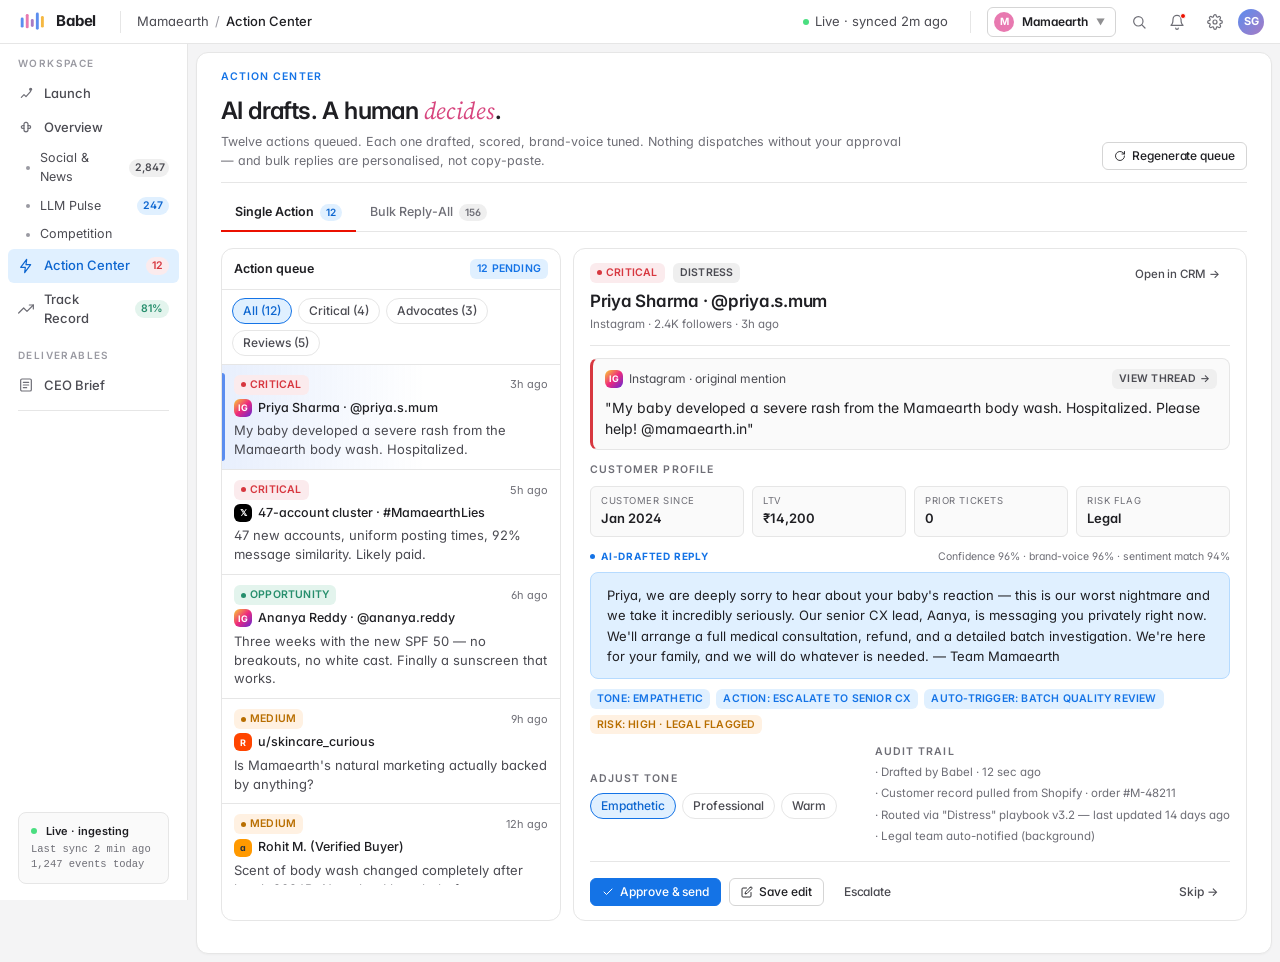
==== commit 2556f5f9: "Initial" ====
--- a/docs/actions.html
+++ b/docs/actions.html
@@ -625,6 +625,7 @@
       </div>
     </div>
   </section>
+
 
 </main></div>
 
--- a/docs/styles.css
+++ b/docs/styles.css
@@ -349,8 +349,9 @@
   min-width: 22px;
   text-align: center;
 }
-.sidenav-count.urgent { background: var(--danger-soft); color: var(--danger); }
-.sidenav-count.new    { background: var(--primary-soft); color: var(--primary-2); }
+.sidenav-count.urgent  { background: var(--danger-soft);  color: var(--danger); }
+.sidenav-count.new     { background: var(--primary-soft); color: var(--primary-2); }
+.sidenav-count.success { background: var(--success-soft); color: var(--success); }
 .sidenav-divider { height: 1px; background: var(--line); margin: var(--s-2) 10px; }
 
 .sidenav-footer {
@@ -420,7 +421,7 @@
 }
 .page-head-left { max-width: 820px; display: flex; flex-direction: column; gap: 2px; }
 .page-head .eyebrow { margin-bottom: 2px; }
-.page-head .h1 { font-size: 22px; font-weight: 600; letter-spacing: -0.025em; }
+.page-head .h1 { font-size: 24px; font-weight: 600; letter-spacing: -0.025em; }
 .page-head .h1 em { font-family: var(--serif); font-style: italic; font-weight: 400; color: var(--accent); }
 .page-head .lead { font-size: 12.5px; margin-top: 4px; color: var(--text-3); }
 .page-head-right { display: flex; gap: var(--s-2); flex-shrink: 0; align-items: center; }
@@ -1130,10 +1131,10 @@
   background: var(--surface);
   border: 1px solid var(--line);
   border-radius: var(--r-md);
-  padding: var(--s-3) var(--s-4);
+  padding: 14px 16px;
   display: flex;
   flex-direction: column;
-  gap: 6px;
+  gap: 8px;
   position: relative;
 }
 .llm-card::before {
@@ -1341,7 +1342,197 @@
 .gen-stage-line.done .gen-stage-check { display: flex; }
 @keyframes spin { to { transform: rotate(360deg); } }
 
-/* ====== 31. RESPONSIVE ================================================== */
+/* ====== 32. AI AUTO-INSIGHT BANNER (Adobe-style intelligent alert) ===== */
+.ai-banner {
+  background: linear-gradient(90deg, #F3F0FF 0%, #EAF3FF 60%, #F0F6FA 100%);
+  border: 1px solid #DCD0F9;
+  border-radius: var(--r-md);
+  padding: 12px 16px;
+  display: flex;
+  align-items: flex-start;
+  gap: 12px;
+  margin-bottom: 14px;
+  position: relative;
+  overflow: hidden;
+}
+.ai-banner-icon {
+  width: 28px; height: 28px;
+  border-radius: var(--r-sm);
+  background: linear-gradient(135deg, var(--bar-purple), var(--bar-blue));
+  color: white;
+  display: inline-flex;
+  align-items: center;
+  justify-content: center;
+  flex-shrink: 0;
+  font-size: 14px;
+}
+.ai-banner-body { flex: 1; min-width: 0; }
+.ai-banner-label {
+  font-size: 10px;
+  font-weight: 700;
+  letter-spacing: 0.10em;
+  text-transform: uppercase;
+  color: var(--bar-purple);
+  display: flex;
+  align-items: center;
+  gap: 8px;
+  margin-bottom: 3px;
+}
+.ai-banner-label .sep { color: var(--text-4); font-weight: 400; }
+.ai-banner-label .freshness { color: var(--text-3); font-weight: 500; letter-spacing: 0; text-transform: none; font-size: 10.5px; }
+.ai-banner-text { font-size: 13px; color: var(--text); line-height: 1.55; }
+.ai-banner-text strong { font-weight: 600; }
+.ai-banner-cta { flex-shrink: 0; padding-top: 3px; }
+
+/* ====== 33. PANEL — modular section with consistent header ============ */
+.panel {
+  background: var(--surface);
+  border: 1px solid var(--line);
+  border-radius: var(--r-md);
+  padding: 14px 16px;
+  margin-bottom: 12px;
+}
+.panel-tight { padding: 10px 14px; }
+.panel-head {
+  display: flex;
+  align-items: center;
+  justify-content: space-between;
+  gap: 12px;
+  margin-bottom: 10px;
+  padding-bottom: 10px;
+  border-bottom: 1px solid var(--line);
+}
+.panel-head-naked { border-bottom: none; padding-bottom: 0; }
+.panel-title {
+  font-size: 13px;
+  font-weight: 600;
+  color: var(--text);
+  letter-spacing: -0.005em;
+  display: flex;
+  align-items: center;
+  gap: 8px;
+}
+.panel-sub {
+  font-size: 11px;
+  color: var(--text-3);
+  margin-top: 1px;
+  letter-spacing: 0.02em;
+}
+.panel-actions {
+  display: flex;
+  gap: 6px;
+  align-items: center;
+}
+.panel-freshness {
+  font-size: 10.5px;
+  color: var(--text-4);
+  font-family: var(--mono);
+}
+
+/* ====== 34. HERO CHART (anchor visualization) ========================= */
+.hero-chart {
+  background: var(--surface);
+  border: 1px solid var(--line);
+  border-radius: var(--r-md);
+  padding: 14px 16px 12px;
+  margin-bottom: 14px;
+}
+.hero-chart-head {
+  display: flex;
+  justify-content: space-between;
+  align-items: flex-start;
+  gap: 12px;
+  margin-bottom: 10px;
+}
+.hero-chart-svg {
+  width: 100%;
+  display: block;
+}
+.hero-chart-legend {
+  display: flex;
+  gap: 16px;
+  margin-top: 8px;
+  flex-wrap: wrap;
+  font-size: 11px;
+  color: var(--text-3);
+}
+.hero-chart-legend .item { display: inline-flex; align-items: center; gap: 6px; }
+.hero-chart-legend .dot { width: 9px; height: 9px; border-radius: 2px; }
+
+/* Chart annotation pins */
+.chart-annotation {
+  position: absolute;
+  font-size: 10px;
+  color: var(--text-3);
+  background: var(--surface);
+  border: 1px solid var(--line-2);
+  border-radius: var(--r-sm);
+  padding: 1px 5px;
+}
+
+/* ====== 35. AI INSIGHTS ROW (anomaly / pattern detection cards) ====== */
+.ai-insights-row {
+  display: grid;
+  grid-template-columns: repeat(3, 1fr);
+  gap: 10px;
+  margin: 14px 0;
+}
+.ai-insight {
+  background: linear-gradient(180deg, #FAF7FF 0%, var(--surface) 100%);
+  border: 1px solid #E8DEF8;
+  border-left: 3px solid var(--bar-purple);
+  border-radius: var(--r-sm);
+  padding: 10px 12px;
+  display: flex;
+  flex-direction: column;
+  gap: 4px;
+}
+.ai-insight-label {
+  font-size: 9.5px;
+  font-weight: 700;
+  letter-spacing: 0.10em;
+  text-transform: uppercase;
+  color: var(--bar-purple);
+  display: inline-flex;
+  align-items: center;
+  gap: 5px;
+}
+.ai-insight-text {
+  font-size: 12px;
+  color: var(--text-2);
+  line-height: 1.5;
+}
+.ai-insight-text strong { color: var(--text); font-weight: 600; }
+
+/* Variants for insight types */
+.ai-insight.correlation { border-left-color: var(--bar-blue); background: linear-gradient(180deg, #F0F6FF 0%, var(--surface) 100%); border-color: #C8DEF9; }
+.ai-insight.correlation .ai-insight-label { color: var(--bar-blue); }
+.ai-insight.pattern     { border-left-color: var(--bar-purple); }
+.ai-insight.risk        { border-left-color: var(--warning); background: linear-gradient(180deg, #FFF8EE 0%, var(--surface) 100%); border-color: #F2D9B5; }
+.ai-insight.risk .ai-insight-label { color: var(--warning); }
+.ai-insight.opportunity { border-left-color: var(--success); background: linear-gradient(180deg, #EEF7F2 0%, var(--surface) 100%); border-color: #C7E5D8; }
+.ai-insight.opportunity .ai-insight-label { color: var(--success); }
+
+/* ====== 36. ACTION FOOTER (page-bottom CTA strip) ===================== */
+.action-footer {
+  background: var(--bg-1);
+  border: 1px solid var(--line);
+  border-radius: var(--r-md);
+  padding: 12px 16px;
+  display: flex;
+  align-items: center;
+  gap: 14px;
+  margin-top: 14px;
+}
+.action-footer-body { flex: 1; }
+.action-footer-title { font-size: 12.5px; font-weight: 600; color: var(--text); }
+.action-footer-sub { font-size: 11px; color: var(--text-3); margin-top: 1px; }
+
+@media (max-width: 980px) {
+  .ai-insights-row { grid-template-columns: 1fr; }
+}
+
+/* ====== 37. RESPONSIVE ================================================== */
 @media (max-width: 1080px) {
   .grid-4 { grid-template-columns: repeat(2, minmax(0, 1fr)); }
   .grid-5 { grid-template-columns: repeat(3, minmax(0, 1fr)); }
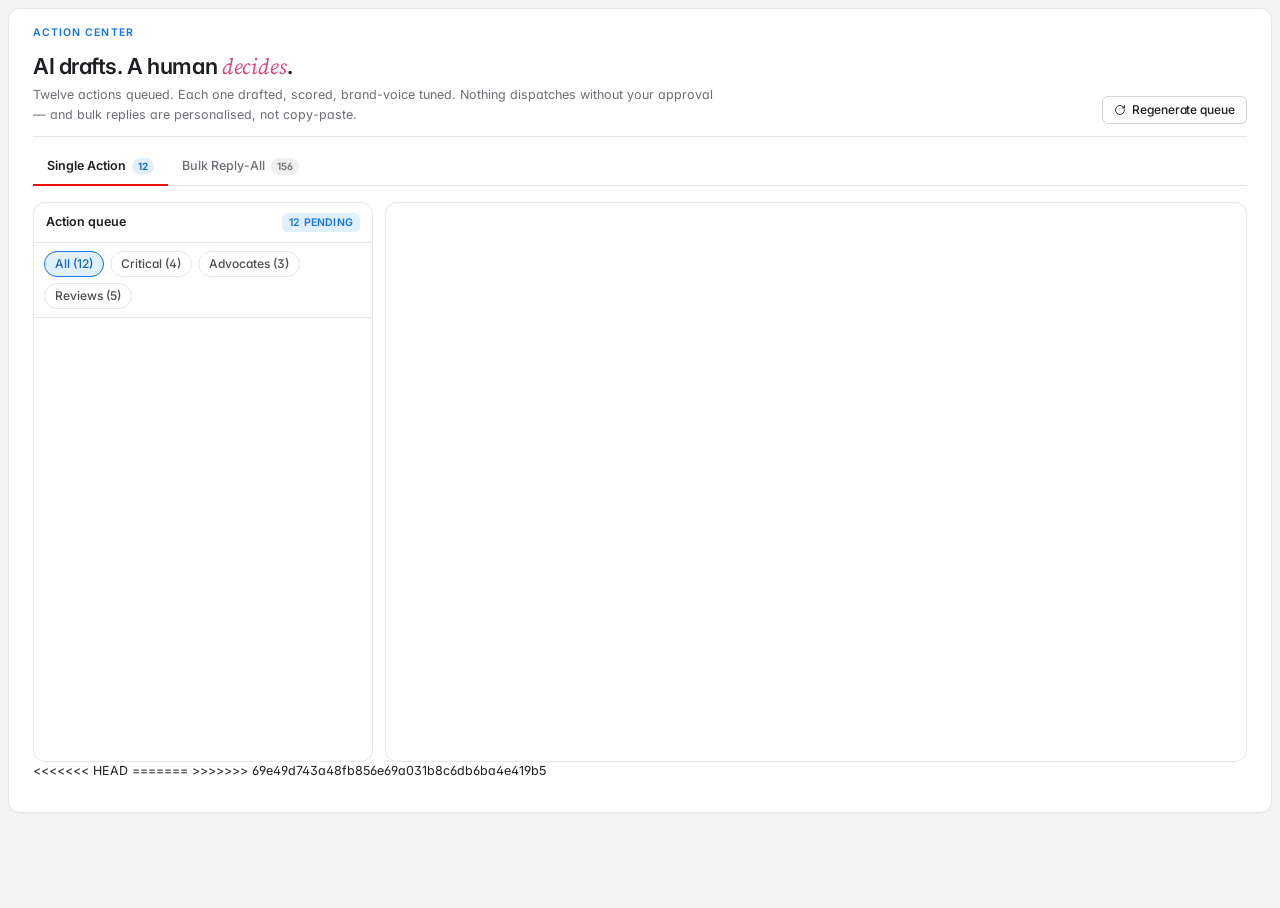
==== commit 266bb958: "Resolve merge" ====
--- a/docs/actions.html
+++ b/docs/actions.html
@@ -626,7 +626,10 @@
     </div>
   </section>
 
-
+<<<<<<< HEAD
+
+=======
+>>>>>>> 69e49d743a48fb856e69a031b8c6db6ba4e419b5
 </main></div>
 
 <script src="app.js"></script>
--- a/docs/styles.css
+++ b/docs/styles.css
@@ -349,9 +349,14 @@
   min-width: 22px;
   text-align: center;
 }
+<<<<<<< HEAD
 .sidenav-count.urgent  { background: var(--danger-soft);  color: var(--danger); }
 .sidenav-count.new     { background: var(--primary-soft); color: var(--primary-2); }
 .sidenav-count.success { background: var(--success-soft); color: var(--success); }
+=======
+.sidenav-count.urgent { background: var(--danger-soft); color: var(--danger); }
+.sidenav-count.new    { background: var(--primary-soft); color: var(--primary-2); }
+>>>>>>> 69e49d743a48fb856e69a031b8c6db6ba4e419b5
 .sidenav-divider { height: 1px; background: var(--line); margin: var(--s-2) 10px; }
 
 .sidenav-footer {
@@ -421,7 +426,11 @@
 }
 .page-head-left { max-width: 820px; display: flex; flex-direction: column; gap: 2px; }
 .page-head .eyebrow { margin-bottom: 2px; }
+<<<<<<< HEAD
 .page-head .h1 { font-size: 24px; font-weight: 600; letter-spacing: -0.025em; }
+=======
+.page-head .h1 { font-size: 22px; font-weight: 600; letter-spacing: -0.025em; }
+>>>>>>> 69e49d743a48fb856e69a031b8c6db6ba4e419b5
 .page-head .h1 em { font-family: var(--serif); font-style: italic; font-weight: 400; color: var(--accent); }
 .page-head .lead { font-size: 12.5px; margin-top: 4px; color: var(--text-3); }
 .page-head-right { display: flex; gap: var(--s-2); flex-shrink: 0; align-items: center; }
@@ -1131,10 +1140,17 @@
   background: var(--surface);
   border: 1px solid var(--line);
   border-radius: var(--r-md);
+<<<<<<< HEAD
   padding: 14px 16px;
   display: flex;
   flex-direction: column;
   gap: 8px;
+=======
+  padding: var(--s-3) var(--s-4);
+  display: flex;
+  flex-direction: column;
+  gap: 6px;
+>>>>>>> 69e49d743a48fb856e69a031b8c6db6ba4e419b5
   position: relative;
 }
 .llm-card::before {
@@ -1342,6 +1358,7 @@
 .gen-stage-line.done .gen-stage-check { display: flex; }
 @keyframes spin { to { transform: rotate(360deg); } }
 
+<<<<<<< HEAD
 /* ====== 32. AI AUTO-INSIGHT BANNER (Adobe-style intelligent alert) ===== */
 .ai-banner {
   background: linear-gradient(90deg, #F3F0FF 0%, #EAF3FF 60%, #F0F6FA 100%);
@@ -1533,6 +1550,9 @@
 }
 
 /* ====== 37. RESPONSIVE ================================================== */
+=======
+/* ====== 31. RESPONSIVE ================================================== */
+>>>>>>> 69e49d743a48fb856e69a031b8c6db6ba4e419b5
 @media (max-width: 1080px) {
   .grid-4 { grid-template-columns: repeat(2, minmax(0, 1fr)); }
   .grid-5 { grid-template-columns: repeat(3, minmax(0, 1fr)); }
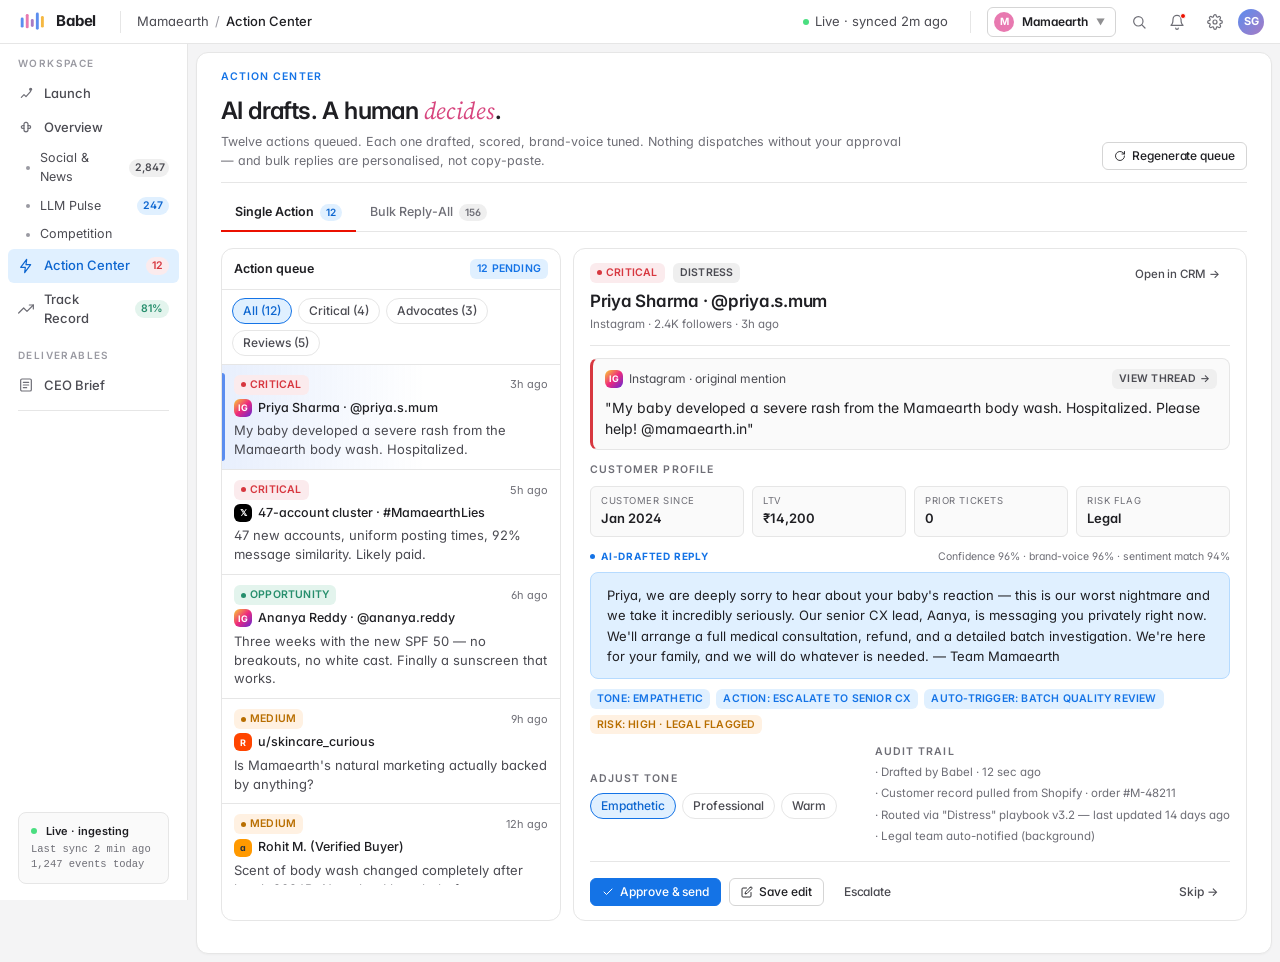
==== commit a13a97c2: "Resolve merge" ====
--- a/docs/actions.html
+++ b/docs/actions.html
@@ -626,10 +626,7 @@
     </div>
   </section>
 
-<<<<<<< HEAD
-
-=======
->>>>>>> 69e49d743a48fb856e69a031b8c6db6ba4e419b5
+
 </main></div>
 
 <script src="app.js"></script>
--- a/docs/styles.css
+++ b/docs/styles.css
@@ -349,14 +349,9 @@
   min-width: 22px;
   text-align: center;
 }
-<<<<<<< HEAD
 .sidenav-count.urgent  { background: var(--danger-soft);  color: var(--danger); }
 .sidenav-count.new     { background: var(--primary-soft); color: var(--primary-2); }
 .sidenav-count.success { background: var(--success-soft); color: var(--success); }
-=======
-.sidenav-count.urgent { background: var(--danger-soft); color: var(--danger); }
-.sidenav-count.new    { background: var(--primary-soft); color: var(--primary-2); }
->>>>>>> 69e49d743a48fb856e69a031b8c6db6ba4e419b5
 .sidenav-divider { height: 1px; background: var(--line); margin: var(--s-2) 10px; }
 
 .sidenav-footer {
@@ -426,11 +421,7 @@
 }
 .page-head-left { max-width: 820px; display: flex; flex-direction: column; gap: 2px; }
 .page-head .eyebrow { margin-bottom: 2px; }
-<<<<<<< HEAD
 .page-head .h1 { font-size: 24px; font-weight: 600; letter-spacing: -0.025em; }
-=======
-.page-head .h1 { font-size: 22px; font-weight: 600; letter-spacing: -0.025em; }
->>>>>>> 69e49d743a48fb856e69a031b8c6db6ba4e419b5
 .page-head .h1 em { font-family: var(--serif); font-style: italic; font-weight: 400; color: var(--accent); }
 .page-head .lead { font-size: 12.5px; margin-top: 4px; color: var(--text-3); }
 .page-head-right { display: flex; gap: var(--s-2); flex-shrink: 0; align-items: center; }
@@ -1140,17 +1131,10 @@
   background: var(--surface);
   border: 1px solid var(--line);
   border-radius: var(--r-md);
-<<<<<<< HEAD
   padding: 14px 16px;
   display: flex;
   flex-direction: column;
   gap: 8px;
-=======
-  padding: var(--s-3) var(--s-4);
-  display: flex;
-  flex-direction: column;
-  gap: 6px;
->>>>>>> 69e49d743a48fb856e69a031b8c6db6ba4e419b5
   position: relative;
 }
 .llm-card::before {
@@ -1358,7 +1342,6 @@
 .gen-stage-line.done .gen-stage-check { display: flex; }
 @keyframes spin { to { transform: rotate(360deg); } }
 
-<<<<<<< HEAD
 /* ====== 32. AI AUTO-INSIGHT BANNER (Adobe-style intelligent alert) ===== */
 .ai-banner {
   background: linear-gradient(90deg, #F3F0FF 0%, #EAF3FF 60%, #F0F6FA 100%);
@@ -1550,9 +1533,6 @@
 }
 
 /* ====== 37. RESPONSIVE ================================================== */
-=======
-/* ====== 31. RESPONSIVE ================================================== */
->>>>>>> 69e49d743a48fb856e69a031b8c6db6ba4e419b5
 @media (max-width: 1080px) {
   .grid-4 { grid-template-columns: repeat(2, minmax(0, 1fr)); }
   .grid-5 { grid-template-columns: repeat(3, minmax(0, 1fr)); }
